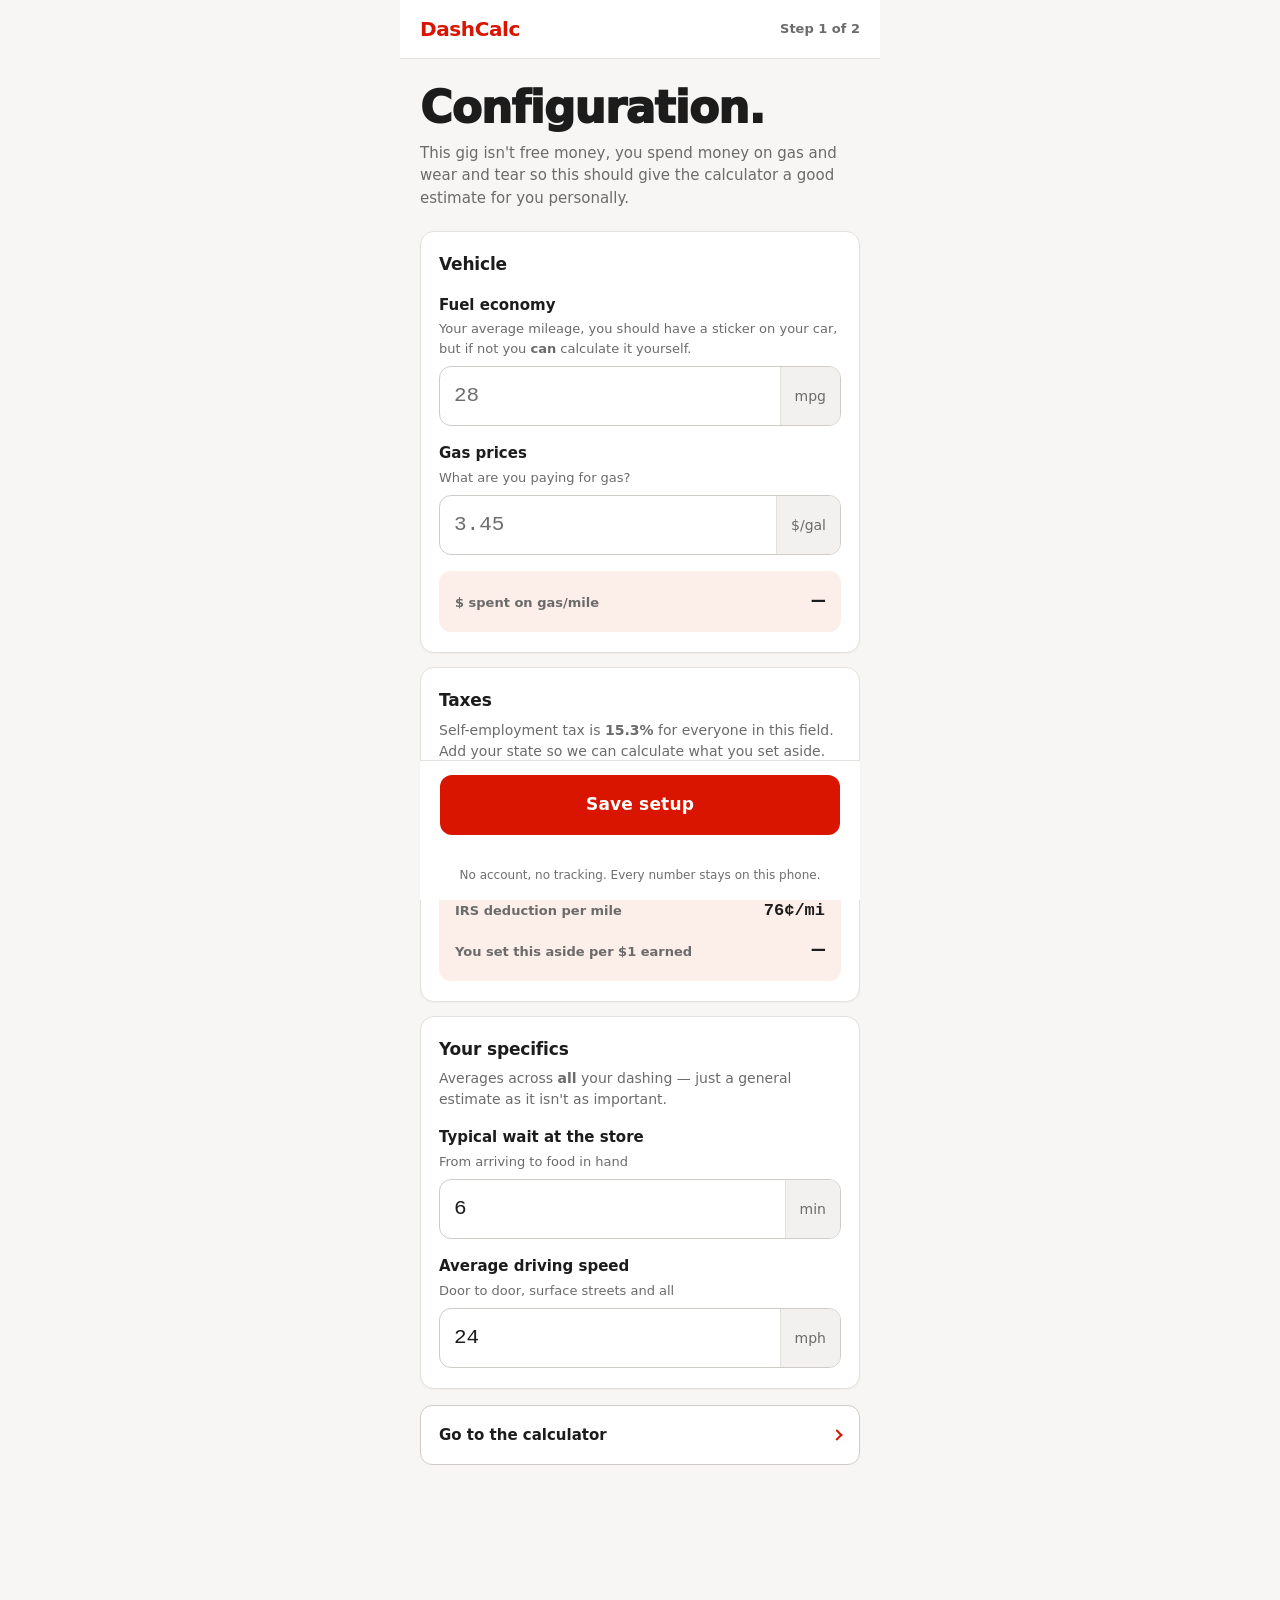
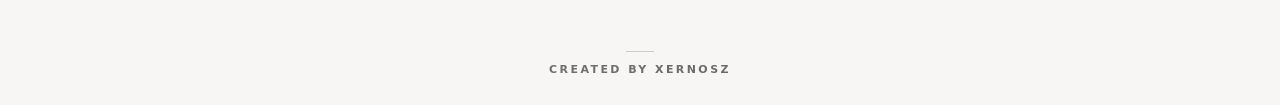
==== index.html @ 4fffaa8d "Calculator page started, no functionality." ====
<!DOCTYPE html>
<html lang="en">

<head>
  <meta charset="UTF-8">
  <meta name="viewport" content="width=device-width, initial-scale=1, viewport-fit=cover">
  <meta name="color-scheme" content="light dark">
  <meta name="description" content="Set up your car once, then find out what a DoorDash offer really pays.">
  <meta name="theme-color" content="#FFFFFF" media="(prefers-color-scheme: light)">
  <meta name="theme-color" content="#1D1D1D" media="(prefers-color-scheme: dark)">
  <title>Setup &middot; DashCalc</title>

  <link rel="stylesheet" href="tokens.css">

  <style>

    .topbar {
      position: sticky;
      top: 0;
      z-index: 10;
      display: flex;
      align-items: center;
      justify-content: space-between;
      gap: 12px;
      padding: 14px 20px;
      background: var(--surface);
      border-bottom: 1px solid var(--border);
    }

    .topbar__mark {
      font-size: 1.25rem;
      font-weight: 800;
      letter-spacing: -0.02em;
      color: var(--red);
    }

    .topbar__step {
      font-size: 0.8125rem;
      font-weight: 600;
      color: var(--text-dim);
    }

    .content {
      flex: 1;
      padding: 24px 20px 0;
    }

    .intro {
      margin-bottom: 22px;
    }

    .intro__title {
      font-size: clamp(1.6rem, 6vw, 2.75rem);
      font-weight: 1000;
      letter-spacing: -0.02em;
      line-height: 1.15;
    }

    .intro__lead {
      margin-top: 8px;
      font-size: 0.9375rem;
      color: var(--text-dim);
    }

    .card {
      background: var(--surface);
      border: 1px solid var(--border);
      border-radius: var(--radius);
      padding: 20px 18px;
      box-shadow: 0 1px 2px rgba(0, 0, 0, 0.04);
    }

    .card+.card {
      margin-top: 14px;
    }

    .card__title {
      font-size: 1.0625rem;
      font-weight: 700;
      letter-spacing: -0.01em;
    }

    .card__note {
      margin-top: 6px;
      font-size: 0.875rem;
      color: var(--text-dim);
    }

    .card__title+.field,
    .card__note+.field {
      margin-top: 16px;
    }

    .field+.field {
      margin-top: 16px;
    }

    .field__label {
      display: block;
      font-weight: 600;
      font-size: 0.9375rem;
    }

    .field__help {
      margin: 3px 0 8px;
      font-size: 0.8125rem;
      color: var(--text-dim);
    }

    .field__label+.field__control {
      margin-top: 8px;
    }

    .field__control {
      display: flex;
      align-items: stretch;
      min-height: var(--tap);
      background: var(--surface);
      border: 1px solid var(--border-strong);
      border-radius: 12px;
      overflow: hidden;
      transition: border-color 150ms ease, box-shadow 150ms ease;
    }

    .field__control:focus-within {
      border-color: var(--red);
      box-shadow: 0 0 0 3px var(--red-tint);
    }

    .field__input {
      flex: 1;
      min-width: 0;
      padding: 12px 14px;
      border: 0;
      background: transparent;
      outline: 0;
      font-family: var(--font-num);
      font-size: 1.3125rem;
      font-weight: 500;
      color: var(--text);
      font-variant-numeric: tabular-nums;
    }

    .field__input::placeholder {
      color: var(--text-mute);
    }

    .field__unit {
      display: flex;
      align-items: center;
      padding: 0 14px;
      background: var(--surface-2);
      border-left: 1px solid var(--border);
      font-size: 0.875rem;
      color: var(--text-dim);
      white-space: nowrap;
    }

    .field__input::-webkit-outer-spin-button,
    .field__input::-webkit-inner-spin-button {
      -webkit-appearance: none;
      margin: 0;
    }

    .field__input[type="number"] {
      -moz-appearance: textfield;
      appearance: textfield;
    }

    .field__control--select {
      position: relative;
    }

    .field__control--select::after {
      content: "";
      position: absolute;
      right: 18px;
      top: 50%;
      width: 9px;
      height: 9px;
      border-right: 2px solid var(--red);
      border-bottom: 2px solid var(--red);
      transform: translateY(-70%) rotate(45deg);
      pointer-events: none;
    }

    select.field__input {
      appearance: none;
      -webkit-appearance: none;
      font-family: var(--font);
      font-size: 1.0625rem;
      font-weight: 500;
      cursor: pointer;
      padding-right: 40px;
    }

    select.field__input:invalid {
      color: var(--text-mute);
    }

    select.field__input option {
      color: var(--text);
    }

    .readout {
      margin-top: 16px;
      display: flex;
      flex-direction: column;
      gap: 10px;
      padding: 14px 16px;
      background: var(--red-tint);
      border-radius: 12px;
    }

    .readout__row {
      display: flex;
      justify-content: space-between;
      align-items: baseline;
      gap: 12px;
    }

    .readout__label {
      font-size: 0.8125rem;
      font-weight: 600;
      color: var(--text-dim);
    }

    .readout__value {
      font-family: var(--font-num);
      font-size: 1.375rem;
      font-weight: 700;
      color: var(--text);
      font-variant-numeric: tabular-nums;
    }

    .readout__value--sm {
      font-size: 1.0625rem;
    }

    .linkbtn {
      display: flex;
      align-items: center;
      justify-content: space-between;
      gap: 12px;
      margin-top: 16px;
      min-height: var(--tap);
      padding: 0 18px;
      background: var(--surface);
      border: 1px solid var(--border-strong);
      border-radius: 12px;
      font-weight: 700;
      font-size: 0.9375rem;
      text-decoration: none;
      transition: border-color 150ms ease;
    }

    .linkbtn:focus-visible {
      border-color: var(--red);
      outline: none;
    }

    .linkbtn__arrow {
      width: 8px;
      height: 8px;
      border-right: 2px solid var(--red);
      border-top: 2px solid var(--red);
      transform: rotate(45deg);
    }

    .savebar {
      position: sticky;
      bottom: 0;
      margin-top: 24px;
      padding: 14px 20px calc(16px + env(safe-area-inset-bottom));
      background: var(--surface);
      border-top: 1px solid var(--border);
    }

    .savebar__button {
      width: 100%;
      min-height: var(--tap);
      border-radius: 12px;
      background: var(--red);
      color: var(--on-red);
      font-weight: 700;
      font-size: 1.0625rem;
      letter-spacing: 0.01em;
      transition: background-color 120ms ease, transform 80ms ease;
    }

    .savebar__button:active {
      transform: translateY(1px);
    }

    .savebar__button:focus-visible {
      outline: 2px solid var(--text);
      outline-offset: 3px;
    }

    .savebar__status {
      margin-top: 8px;
      min-height: 1.25rem;
      display: flex;
      align-items: center;
      justify-content: center;
      gap: 6px;
      text-align: center;
      font-size: 0.875rem;
      font-weight: 600;
      color: var(--good);
      visibility: hidden;
      opacity: 0;
      transform: translateY(4px) scale(0.98);
    }

    .savebar__status--show {
      visibility: visible;
      animation: savebar-pop 380ms cubic-bezier(0.2, 0.9, 0.3, 1.3) forwards;
    }

    .savebar__check-ring {
      stroke-dasharray: 63;
      stroke-dashoffset: 63;
    }

    .savebar__check-mark {
      stroke-dasharray: 20;
      stroke-dashoffset: 20;
    }

    .savebar__status--show .savebar__check-ring {
      animation: savebar-draw 420ms ease forwards 60ms;
    }

    .savebar__status--show .savebar__check-mark {
      animation: savebar-draw 260ms ease forwards 340ms;
    }

    @keyframes savebar-pop {
      0% {
        opacity: 0;
        transform: translateY(6px) scale(0.94);
      }

      60% {
        opacity: 1;
        transform: translateY(-1px) scale(1.03);
      }

      100% {
        opacity: 1;
        transform: translateY(0) scale(1);
      }
    }

    @keyframes savebar-draw {
      to {
        stroke-dashoffset: 0;
      }
    }

    .savebar__viewdata {
      display: block;
      margin: 4px auto 0;
      padding: 2px 4px;
      font-size: 0.75rem;
      color: var(--text-mute);
      text-decoration: underline;
      text-underline-offset: 2px;
      opacity: 0;
      transform: translateY(2px);
    }

    .savebar__viewdata[hidden] {
      display: none;
    }

    .savebar__viewdata--show {
      animation: savebar-fineprint-in 320ms ease forwards 420ms;
    }

    @keyframes savebar-fineprint-in {
      to {
        opacity: 1;
        transform: translateY(0);
      }
    }

    .savebar__fineprint {
      margin-top: 2px;
      text-align: center;
      font-size: 0.75rem;
      color: var(--text-mute);
    }

    .datapanel-overlay {
      position: fixed;
      inset: 0;
      z-index: 40;
      background: rgba(0, 0, 0, 0.28);
      backdrop-filter: blur(2px);
      -webkit-backdrop-filter: blur(2px);
      opacity: 0;
      transition: opacity 220ms ease;
    }

    .datapanel-overlay--open {
      opacity: 1;
    }

    .datapanel {
      position: fixed;
      left: 50%;
      top: 50%;
      z-index: 41;
      width: min(320px, calc(100% - 48px));
      max-height: 70vh;
      overflow-y: auto;
      background: rgba(20, 18, 16, 0.78);
      border: 1px solid rgba(255, 255, 255, 0.12);
      border-radius: 14px;
      box-shadow: 0 20px 60px rgba(0, 0, 0, 0.35);
      backdrop-filter: blur(16px) saturate(160%);
      -webkit-backdrop-filter: blur(16px) saturate(160%);
      opacity: 0;
      filter: blur(6px);
      transform: translate(-50%, -46%) scale(0.94);
      transition: opacity 240ms ease, transform 260ms cubic-bezier(0.2, 0.85, 0.3, 1.15), filter 240ms ease;
    }

    .datapanel--open {
      opacity: 1;
      filter: blur(0);
      transform: translate(-50%, -50%) scale(1);
    }

    .datapanel__head {
      display: flex;
      align-items: center;
      justify-content: space-between;
      gap: 10px;
      padding: 10px 8px 10px 14px;
      border-bottom: 1px solid rgba(255, 255, 255, 0.1);
    }

    .datapanel__title {
      font-family: var(--font-num);
      font-size: 0.75rem;
      color: rgba(255, 255, 255, 0.55);
      letter-spacing: 0.01em;
    }

    .datapanel__close {
      width: 44px;
      height: 44px;
      flex-shrink: 0;
      display: flex;
      align-items: center;
      justify-content: center;
      font-size: 1.125rem;
      line-height: 1;
      color: rgba(255, 255, 255, 0.6);
      border-radius: 8px;
    }

    .datapanel__body {
      padding: 12px 14px;
      font-family: var(--font-num);
      font-size: 0.8125rem;
    }

    .datapanel__row {
      display: flex;
      align-items: baseline;
      gap: 6px;
      padding: 5px 0;
    }

    .datapanel__key {
      color: #7dd3fc;
      white-space: nowrap;
    }

    .datapanel__colon {
      color: rgba(255, 255, 255, 0.55);
    }

    .datapanel__value {
      color: #fbbf24;
      min-width: 16px;
      padding-bottom: 1px;
      border-bottom: 1px dashed rgba(255, 255, 255, 0.25);
      outline: none;
      cursor: text;
    }

    .datapanel__value:focus {
      border-bottom-color: var(--red);
      border-bottom-style: solid;
    }

    .datapanel__row--readonly .datapanel__value {
      color: rgba(255, 255, 255, 0.6);
      border-bottom-color: rgba(255, 255, 255, 0.2);
      cursor: default;
    }

    .datapanel__hint {
      padding: 8px 14px 12px;
      border-top: 1px solid rgba(255, 255, 255, 0.08);
      font-size: 0.6875rem;
      color: rgba(255, 255, 255, 0.62);
    }

    @media (hover: hover) {
      .linkbtn:hover {
        border-color: var(--red);
      }

      .savebar__button:hover {
        background: var(--red-press);
      }

      .savebar__viewdata:hover {
        color: var(--text-dim);
      }

      .datapanel__close:hover {
        background: rgba(255, 255, 255, 0.1);
        color: #fff;
      }
    }
  </style>
</head>

<body>
  <div class="app">

    <header class="topbar">
      <span class="topbar__mark">DashCalc</span>
      <span class="topbar__step">Step 1 of 2</span>
    </header>

    <main class="content">

      <div class="intro">
        <h1 class="intro__title">Configuration.</h1>
        <p class="intro__lead">This gig isn't free money, you spend money on gas and wear and tear so this should give
          the calculator a good estimate for you personally.</p>
      </div>

            <form id="setup-form">

                <section class="card">
          <h2 class="card__title">Vehicle</h2>

          <div class="field">
            <label class="field__label" for="mpg">Fuel economy</label>
            <p class="field__help">Your average mileage, you should have a sticker on your car, but if not you
              <strong>can</strong>
              calculate it yourself.
            </p>
            <div class="field__control">
              <input class="field__input" id="mpg" name="mpg" type="number" inputmode="decimal" step="0.1" min="1"
                placeholder="28">
              <span class="field__unit">mpg</span>
            </div>
          </div>

          <div class="field">
            <label class="field__label" for="gas-price">Gas prices</label>
            <p class="field__help">What are you paying for gas?</p>
            <div class="field__control">
              <input class="field__input" id="gas-price" name="gasPrice" type="number" inputmode="decimal" step="0.01"
                min="0" placeholder="3.45">
              <span class="field__unit">$/gal</span>
            </div>
          </div>

          <div class="readout">
            <div class="readout__row">
              <span class="readout__label">$ spent on gas/mile</span>
              <span class="readout__value" id="gas-cost-per-mile">&mdash;</span>
            </div>
          </div>
        </section>

                <section class="card">
          <h2 class="card__title">Taxes</h2>
          <p class="card__note">Self-employment tax is <strong>15.3%</strong> for everyone in this field. Add
            your state so we can calculate what you set aside.</p>

          <div class="field">
            <label class="field__label" for="home-state">Home state</label>
            <div class="field__control field__control--select">
              <select class="field__input" id="home-state" name="homeState" required>
                <option value="" disabled selected>Select your state</option>
                <option value="AL">Alabama</option>
                <option value="AK">Alaska</option>
                <option value="AZ">Arizona</option>
                <option value="AR">Arkansas</option>
                <option value="CA">California</option>
                <option value="CO">Colorado</option>
                <option value="CT">Connecticut</option>
                <option value="DE">Delaware</option>
                <option value="DC">District of Columbia</option>
                <option value="FL">Florida</option>
                <option value="GA">Georgia</option>
                <option value="HI">Hawaii</option>
                <option value="ID">Idaho</option>
                <option value="IL">Illinois</option>
                <option value="IN">Indiana</option>
                <option value="IA">Iowa</option>
                <option value="KS">Kansas</option>
                <option value="KY">Kentucky</option>
                <option value="LA">Louisiana</option>
                <option value="ME">Maine</option>
                <option value="MD">Maryland</option>
                <option value="MA">Massachusetts</option>
                <option value="MI">Michigan</option>
                <option value="MN">Minnesota</option>
                <option value="MS">Mississippi</option>
                <option value="MO">Missouri</option>
                <option value="MT">Montana</option>
                <option value="NE">Nebraska</option>
                <option value="NV">Nevada</option>
                <option value="NH">New Hampshire</option>
                <option value="NJ">New Jersey</option>
                <option value="NM">New Mexico</option>
                <option value="NY">New York</option>
                <option value="NC">North Carolina</option>
                <option value="ND">North Dakota</option>
                <option value="OH">Ohio</option>
                <option value="OK">Oklahoma</option>
                <option value="OR">Oregon</option>
                <option value="PA">Pennsylvania</option>
                <option value="RI">Rhode Island</option>
                <option value="SC">South Carolina</option>
                <option value="SD">South Dakota</option>
                <option value="TN">Tennessee</option>
                <option value="TX">Texas</option>
                <option value="UT">Utah</option>
                <option value="VT">Vermont</option>
                <option value="VA">Virginia</option>
                <option value="WA">Washington</option>
                <option value="WV">West Virginia</option>
                <option value="WI">Wisconsin</option>
                <option value="WY">Wyoming</option>
              </select>
            </div>
          </div>

          <div class="readout">
            <div class="readout__row">
              <span class="readout__label">IRS deduction per mile</span>
              <span class="readout__value readout__value--sm" id="irs-rate-display">&mdash;</span>
            </div>
            <div class="readout__row">
              <span class="readout__label">You set this aside per $1 earned</span>
              <span class="readout__value" id="tax-per-dollar">&mdash;</span>
            </div>
          </div>
        </section>

                <section class="card">
          <h2 class="card__title">Your specifics</h2>
          <p class="card__note">Averages across <strong>all</strong> your dashing &mdash; just a general estimate as it
            isn't as
            important.</p>

          <div class="field">
            <label class="field__label" for="typical-wait">Typical wait at the store</label>
            <p class="field__help">From arriving to food in hand</p>
            <div class="field__control">
              <input class="field__input" id="typical-wait" name="typicalWait" type="number" inputmode="numeric"
                step="1" min="0" value="6">
              <span class="field__unit">min</span>
            </div>
          </div>

          <div class="field">
            <label class="field__label" for="avg-speed">Average driving speed</label>
            <p class="field__help">Door to door, surface streets and all</p>
            <div class="field__control">
              <input class="field__input" id="avg-speed" name="avgSpeed" type="number" inputmode="numeric" step="1"
                min="1" value="24">
              <span class="field__unit">mph</span>
            </div>
          </div>
        </section>

        <a class="linkbtn" href="calculator.html">
          <span>Go to the calculator</span>
          <span class="linkbtn__arrow" aria-hidden="true"></span>
        </a>

        <div class="savebar">
          <button class="savebar__button" id="save-setup" type="button">Save setup</button>
          <p class="savebar__status" id="save-status" role="status" aria-live="polite">
            <svg class="savebar__check" viewBox="0 0 24 24" width="16" height="16" aria-hidden="true" focusable="false">
              <circle class="savebar__check-ring" cx="12" cy="12" r="10" fill="none" stroke="currentColor"
                stroke-width="2" />
              <path class="savebar__check-mark" d="M7 12.5l3 3 7-7" fill="none" stroke="currentColor"
                stroke-width="2.25" stroke-linecap="round" stroke-linejoin="round" />
            </svg>
            <span class="savebar__status-text">Saved</span>
          </p>
          <button class="savebar__viewdata" id="view-saved-data" type="button" hidden>View your saved data</button>
          <p class="savebar__fineprint">No account, no tracking. Every number stays on this phone. </p>
        </div>

        <div class="datapanel-overlay" id="datapanel-overlay" hidden>
          <div class="datapanel" id="datapanel" role="dialog" aria-modal="true" aria-label="Your saved data">
            <div class="datapanel__head">
              <span class="datapanel__title">localStorage <strong>&middot;</strong> dashcalc-settings</span>
              <button class="datapanel__close" id="datapanel-close" type="button" aria-label="Close">&times;</button>
            </div>
            <div class="datapanel__body" id="datapanel-body"></div>
            <p class="datapanel__hint">tap a value to edit &mdash; changes save to your browser<br><strong>V is your
                version
                number, and is unchangable.</strong></p>
          </div>
        </div>

      </form>

      <footer class="credit">
        <span class="credit__text">Created by <span class="credit__name">Xernosz</span></span>
      </footer>
    </main>
  </div>
  <script src="app.js"></script>
</body>

</html>
---- tokens.css ----
*,
*::before,
*::after {
  box-sizing: border-box;
  margin: 0;
  padding: 0;
}

html {
  -webkit-text-size-adjust: 100%;
}

body {
  min-height: 100vh;
  min-height: 100dvh;
}

input,
select,
button,
textarea {
  font: inherit;
  color: inherit;
}

button {
  cursor: pointer;
  background: none;
  border: 0;
}

a {
  color: inherit;
}

a,
button,
summary {
  -webkit-tap-highlight-color: transparent;
}

.vh {
  position: absolute;
  width: 1px;
  height: 1px;
  margin: -1px;
  padding: 0;
  overflow: hidden;
  clip-path: inset(50%);
  white-space: nowrap;
  border: 0;
}

:root {
  --red: #D91500;
  --red-press: #B92F10;
  --red-btn: var(--red);
  --red-tint: #FCEEE9;
  --on-red: #FFFFFF;

  --bg: #F7F6F4;
  --surface: #FFFFFF;
  --surface-2: #F2F1EF;

  --text: #1C1C1C;
  --text-dim: #6B6B6B;
  --text-mute: #6E6E6E;

  --border: #E3E1DE;
  --border-strong: #CFCCC8;

  --good: #12824A;

  --tap: 60px;
  --radius: 14px;

  --font: system-ui, -apple-system, "Segoe UI", Roboto, Helvetica, Arial, sans-serif;
  --font-num: ui-monospace, "SF Mono", "Cascadia Mono", "Segoe UI Mono", Menlo, Consolas, monospace;

  --grade-a: #0E6B45;
  --grade-b: #3D8B3A;
  --grade-c: #A67A00;
  --grade-d: #C2621B;
  --grade-f: #A8231A;

  --grade-a-tint: #E4EFEA;
  --grade-b-tint: #E9F1E6;
  --grade-c-tint: #F7F0DC;
  --grade-d-tint: #FAECE1;
  --grade-f-tint: #F7E6E4;
}

@media (prefers-color-scheme: dark) {
  :root {
    --red: #F2603E;
    --red-press: #A82D14;
    --red-btn: #C7381A;
    --red-tint: #2A1712;
    --on-red: #FFFFFF;

    --bg: #121212;
    --surface: #1D1D1D;
    --surface-2: #262626;

    --text: #F1F0EE;
    --text-dim: #A3A09C;
    --text-mute: #96938F;

    --border: #333230;
    --border-strong: #454341;

    --good: #4ADE80;

    --grade-a: #3FBF89;
    --grade-b: #63C463;
    --grade-c: #E0A93C;
    --grade-d: #E8834A;
    --grade-f: #E96A5E;

    --grade-a-tint: #12261F;
    --grade-b-tint: #17251A;
    --grade-c-tint: #2B2412;
    --grade-d-tint: #2C1E14;
    --grade-f-tint: #2C1816;
  }
}

[data-grade="A"] {
  --g: var(--grade-a);
  --g-tint: var(--grade-a-tint);
}

[data-grade="B"] {
  --g: var(--grade-b);
  --g-tint: var(--grade-b-tint);
}

[data-grade="C"] {
  --g: var(--grade-c);
  --g-tint: var(--grade-c-tint);
}

[data-grade="D"] {
  --g: var(--grade-d);
  --g-tint: var(--grade-d-tint);
}

[data-grade="F"] {
  --g: var(--grade-f);
  --g-tint: var(--grade-f-tint);
}

[data-grade=""] {
  --g: var(--border-strong);
  --g-tint: var(--surface-2);
}

body {
  background: var(--bg);
  color: var(--text);
  font-family: var(--font);
  font-size: 1.0625rem;
  line-height: 1.5;
  -webkit-font-smoothing: antialiased;
}

.app {
  max-width: 480px;
  margin: 0 auto;
  min-height: 100vh;
  min-height: 100dvh;
  background: var(--bg);
  display: flex;
  flex-direction: column;
}

.credit {
  display: flex;
  flex-direction: column;
  align-items: center;
  gap: 10px;
  padding: 22px 20px calc(26px + env(safe-area-inset-bottom));
  text-align: center;
}

.credit::before {
  content: "";
  width: 28px;
  height: 1px;
  background: var(--border-strong);
}

.credit__text {
  font-size: 0.6875rem;
  font-weight: 600;
  text-transform: uppercase;
  letter-spacing: 0.22em;
  color: var(--text-mute);
}

.credit__name {
  color: var(--text-dim);
}

.credit__link {
  font-size: 0.9375rem;
  font-weight: 600;
  color: var(--text-dim);
  text-decoration: underline;
  text-underline-offset: 3px;
}

@media (prefers-reduced-motion: reduce) {

  *,
  *::before,
  *::after {
    animation-duration: 0.01ms !important;
    transition-duration: 0.01ms !important;
  }
}
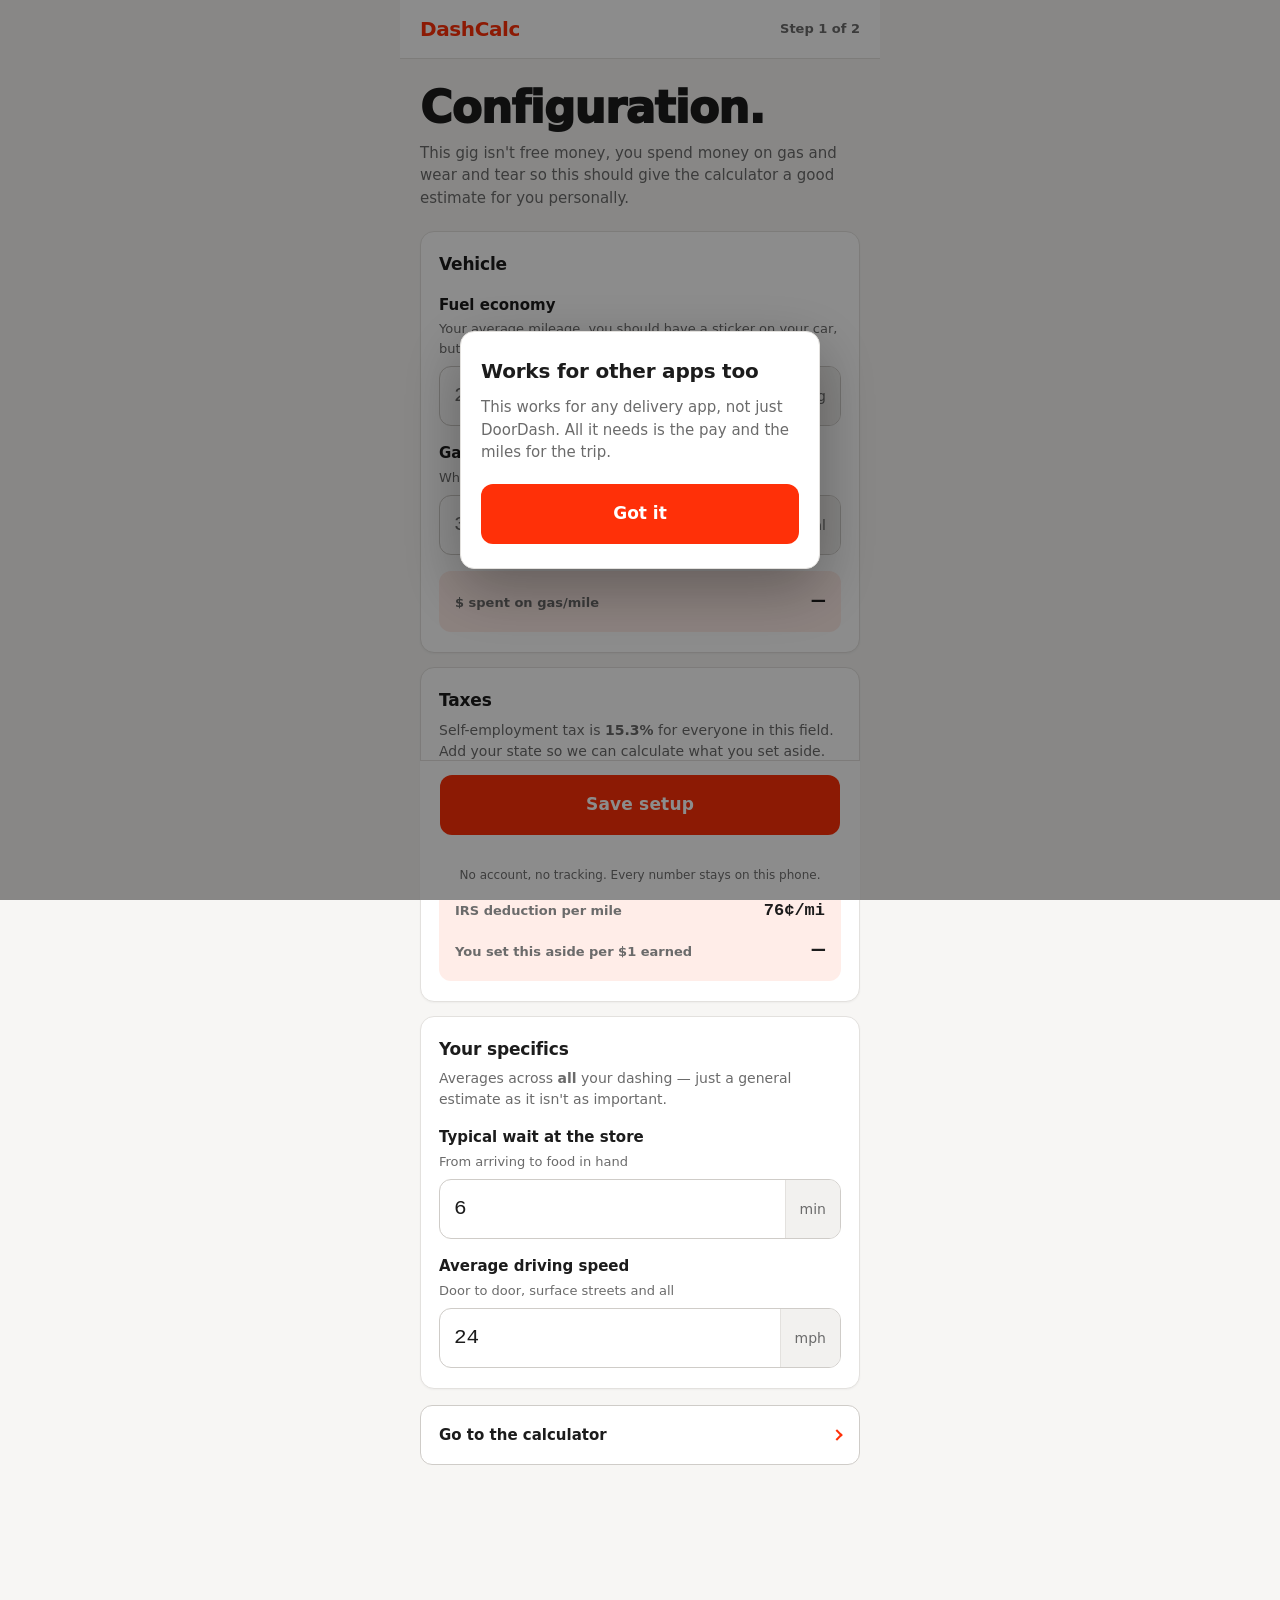
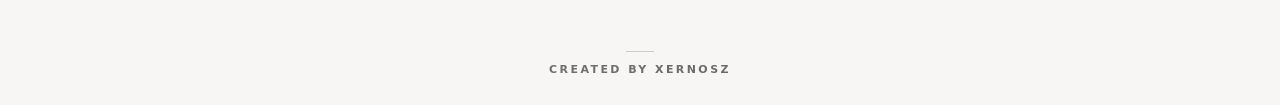
==== commit 6ff8fead: "Added a popup to notify users this works for other delivery apps" ====
--- a/index.html
+++ b/index.html
@@ -13,7 +13,6 @@
   <link rel="stylesheet" href="tokens.css">
 
   <style>
-
     .topbar {
       position: sticky;
       top: 0;
@@ -391,6 +390,64 @@
       text-align: center;
       font-size: 0.75rem;
       color: var(--text-mute);
+    }
+
+    .welcome-overlay {
+      position: fixed;
+      inset: 0;
+      z-index: 50;
+      display: flex;
+      align-items: center;
+      justify-content: center;
+      padding: 24px;
+      background: rgba(0, 0, 0, 0.45);
+    }
+
+    .welcome-overlay[hidden] {
+      display: none;
+    }
+
+    .welcome {
+      width: min(360px, 100%);
+      background: var(--surface);
+      border: 1px solid var(--border);
+      border-radius: var(--radius);
+      padding: 24px 20px;
+      box-shadow: 0 20px 60px rgba(0, 0, 0, 0.3);
+    }
+
+    .welcome__title {
+      font-size: 1.25rem;
+      font-weight: 800;
+      letter-spacing: -0.01em;
+    }
+
+    .welcome__body {
+      margin-top: 10px;
+      font-size: 0.9375rem;
+      line-height: 1.5;
+      color: var(--text-dim);
+    }
+
+    .welcome__ok {
+      width: 100%;
+      min-height: var(--tap);
+      margin-top: 20px;
+      border-radius: 12px;
+      background: var(--red);
+      color: var(--on-red);
+      font-weight: 700;
+      font-size: 1.0625rem;
+      transition: background-color 120ms ease, transform 80ms ease;
+    }
+
+    .welcome__ok:active {
+      transform: translateY(1px);
+    }
+
+    .welcome__ok:focus-visible {
+      outline: 2px solid var(--text);
+      outline-offset: 3px;
     }
 
     .datapanel-overlay {
@@ -549,9 +606,9 @@
           the calculator a good estimate for you personally.</p>
       </div>
 
-            <form id="setup-form">
-
-                <section class="card">
+      <form id="setup-form">
+
+        <section class="card">
           <h2 class="card__title">Vehicle</h2>
 
           <div class="field">
@@ -585,7 +642,7 @@
           </div>
         </section>
 
-                <section class="card">
+        <section class="card">
           <h2 class="card__title">Taxes</h2>
           <p class="card__note">Self-employment tax is <strong>15.3%</strong> for everyone in this field. Add
             your state so we can calculate what you set aside.</p>
@@ -662,7 +719,7 @@
           </div>
         </section>
 
-                <section class="card">
+        <section class="card">
           <h2 class="card__title">Your specifics</h2>
           <p class="card__note">Averages across <strong>all</strong> your dashing &mdash; just a general estimate as it
             isn't as
@@ -722,6 +779,15 @@
           </div>
         </div>
 
+        <div class="welcome-overlay" id="welcome-overlay" hidden>
+          <div class="welcome" role="dialog" aria-modal="true" aria-label="Works with other apps too">
+            <h2 class="welcome__title">Works for other apps too</h2>
+            <p class="welcome__body">This works for any delivery app, not just DoorDash. All it needs is the pay and
+              the miles for the trip.</p>
+            <button class="welcome__ok" id="welcome-ok" type="button">Got it</button>
+          </div>
+        </div>
+
       </form>
 
       <footer class="credit">
--- a/tokens.css
+++ b/tokens.css
@@ -1,4 +1,3 @@
-
 *,
 *::before,
 *::after {
@@ -53,11 +52,13 @@
 }
 
 :root {
-  --red: #D91500;
-  --red-press: #B92F10;
+  --red: #FF3008;
+  --red-press: #C72405;
   --red-btn: var(--red);
-  --red-tint: #FCEEE9;
+  --red-tint: #FFEDE8;
   --on-red: #FFFFFF;
+
+  --accent: #927209;
 
   --bg: #F7F6F4;
   --surface: #FFFFFF;
@@ -89,15 +90,21 @@
   --grade-c-tint: #F7F0DC;
   --grade-d-tint: #FAECE1;
   --grade-f-tint: #F7E6E4;
+
+  --grade-s: #927209;
+  --grade-s-tint: #F7EDCB;
+  --grade-s-shine: rgba(255, 244, 214, 0.75);
 }
 
 @media (prefers-color-scheme: dark) {
   :root {
-    --red: #F2603E;
-    --red-press: #A82D14;
-    --red-btn: #C7381A;
+    --red: #FF5A3C;
+    --red-press: #D9330F;
+    --red-btn: #E6390F;
     --red-tint: #2A1712;
     --on-red: #FFFFFF;
+
+    --accent: #F0CE63;
 
     --bg: #121212;
     --surface: #1D1D1D;
@@ -123,6 +130,10 @@
     --grade-c-tint: #2B2412;
     --grade-d-tint: #2C1E14;
     --grade-f-tint: #2C1816;
+
+    --grade-s: #F0CE63;
+    --grade-s-tint: #2E2708;
+    --grade-s-shine: rgba(255, 240, 194, 0.5);
   }
 }
 
@@ -149,6 +160,11 @@
 [data-grade="F"] {
   --g: var(--grade-f);
   --g-tint: var(--grade-f-tint);
+}
+
+[data-grade="S"] {
+  --g: var(--grade-s);
+  --g-tint: var(--grade-s-tint);
 }
 
 [data-grade=""] {
@@ -219,4 +235,4 @@
     animation-duration: 0.01ms !important;
     transition-duration: 0.01ms !important;
   }
-}
+}
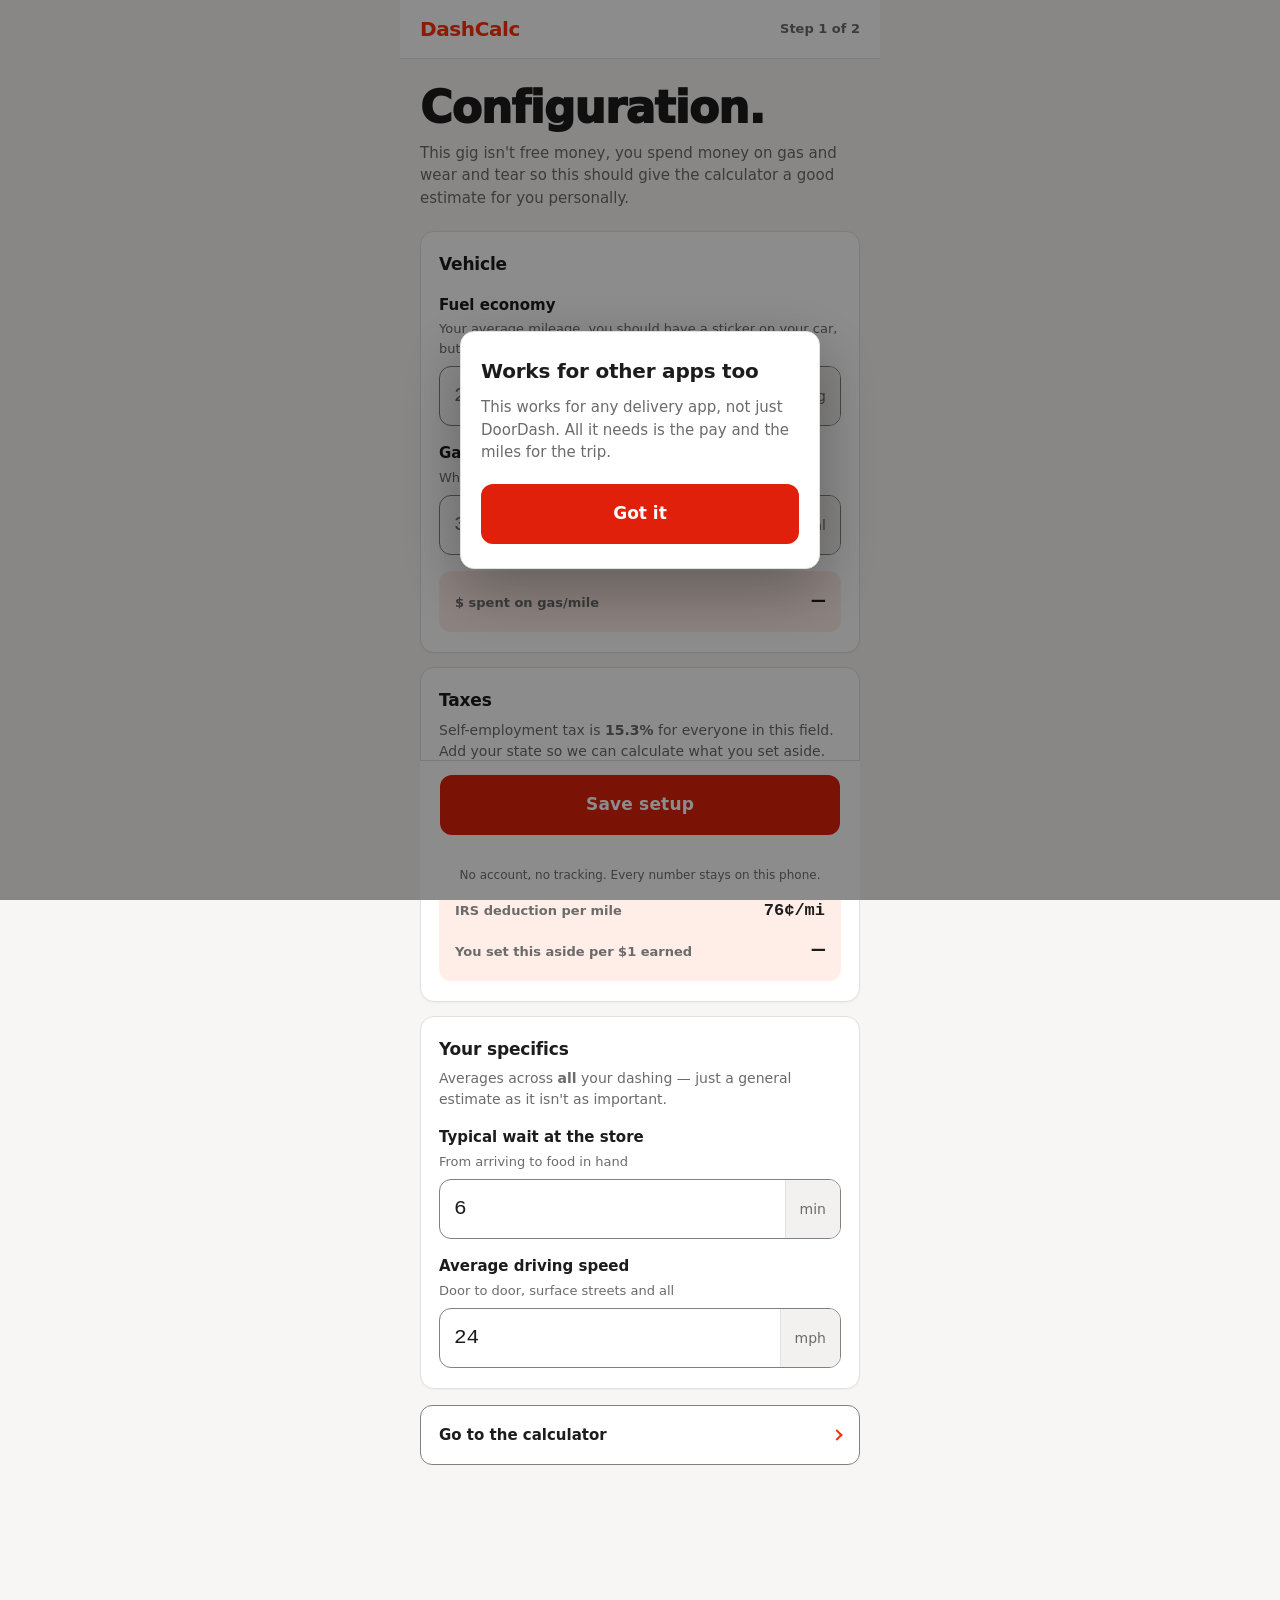
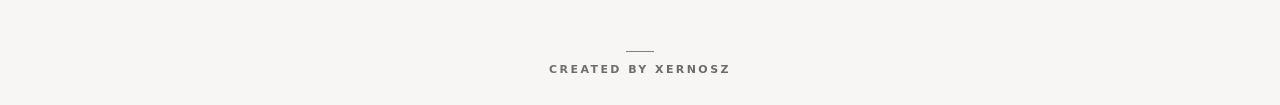
==== commit 09bed9a9: "Fix for button and border contrast, and darkmode knob color" ====
--- a/index.html
+++ b/index.html
@@ -279,7 +279,7 @@
       width: 100%;
       min-height: var(--tap);
       border-radius: 12px;
-      background: var(--red);
+      background: var(--red-btn);
       color: var(--on-red);
       font-weight: 700;
       font-size: 1.0625rem;
@@ -434,7 +434,7 @@
       min-height: var(--tap);
       margin-top: 20px;
       border-radius: 12px;
-      background: var(--red);
+      background: var(--red-btn);
       color: var(--on-red);
       font-weight: 700;
       font-size: 1.0625rem;
--- a/tokens.css
+++ b/tokens.css
@@ -54,7 +54,7 @@
 :root {
   --red: #FF3008;
   --red-press: #C72405;
-  --red-btn: var(--red);
+  --red-btn: #E0200A;
   --red-tint: #FFEDE8;
   --on-red: #FFFFFF;
 
@@ -69,7 +69,7 @@
   --text-mute: #6E6E6E;
 
   --border: #E3E1DE;
-  --border-strong: #CFCCC8;
+  --border-strong: #808080;
 
   --good: #12824A;
 
@@ -100,7 +100,7 @@
   :root {
     --red: #FF5A3C;
     --red-press: #D9330F;
-    --red-btn: #E6390F;
+    --red-btn: #E0200A;
     --red-tint: #2A1712;
     --on-red: #FFFFFF;
 
@@ -115,7 +115,7 @@
     --text-mute: #96938F;
 
     --border: #333230;
-    --border-strong: #454341;
+    --border-strong: #7A7A7A;
 
     --good: #4ADE80;
 
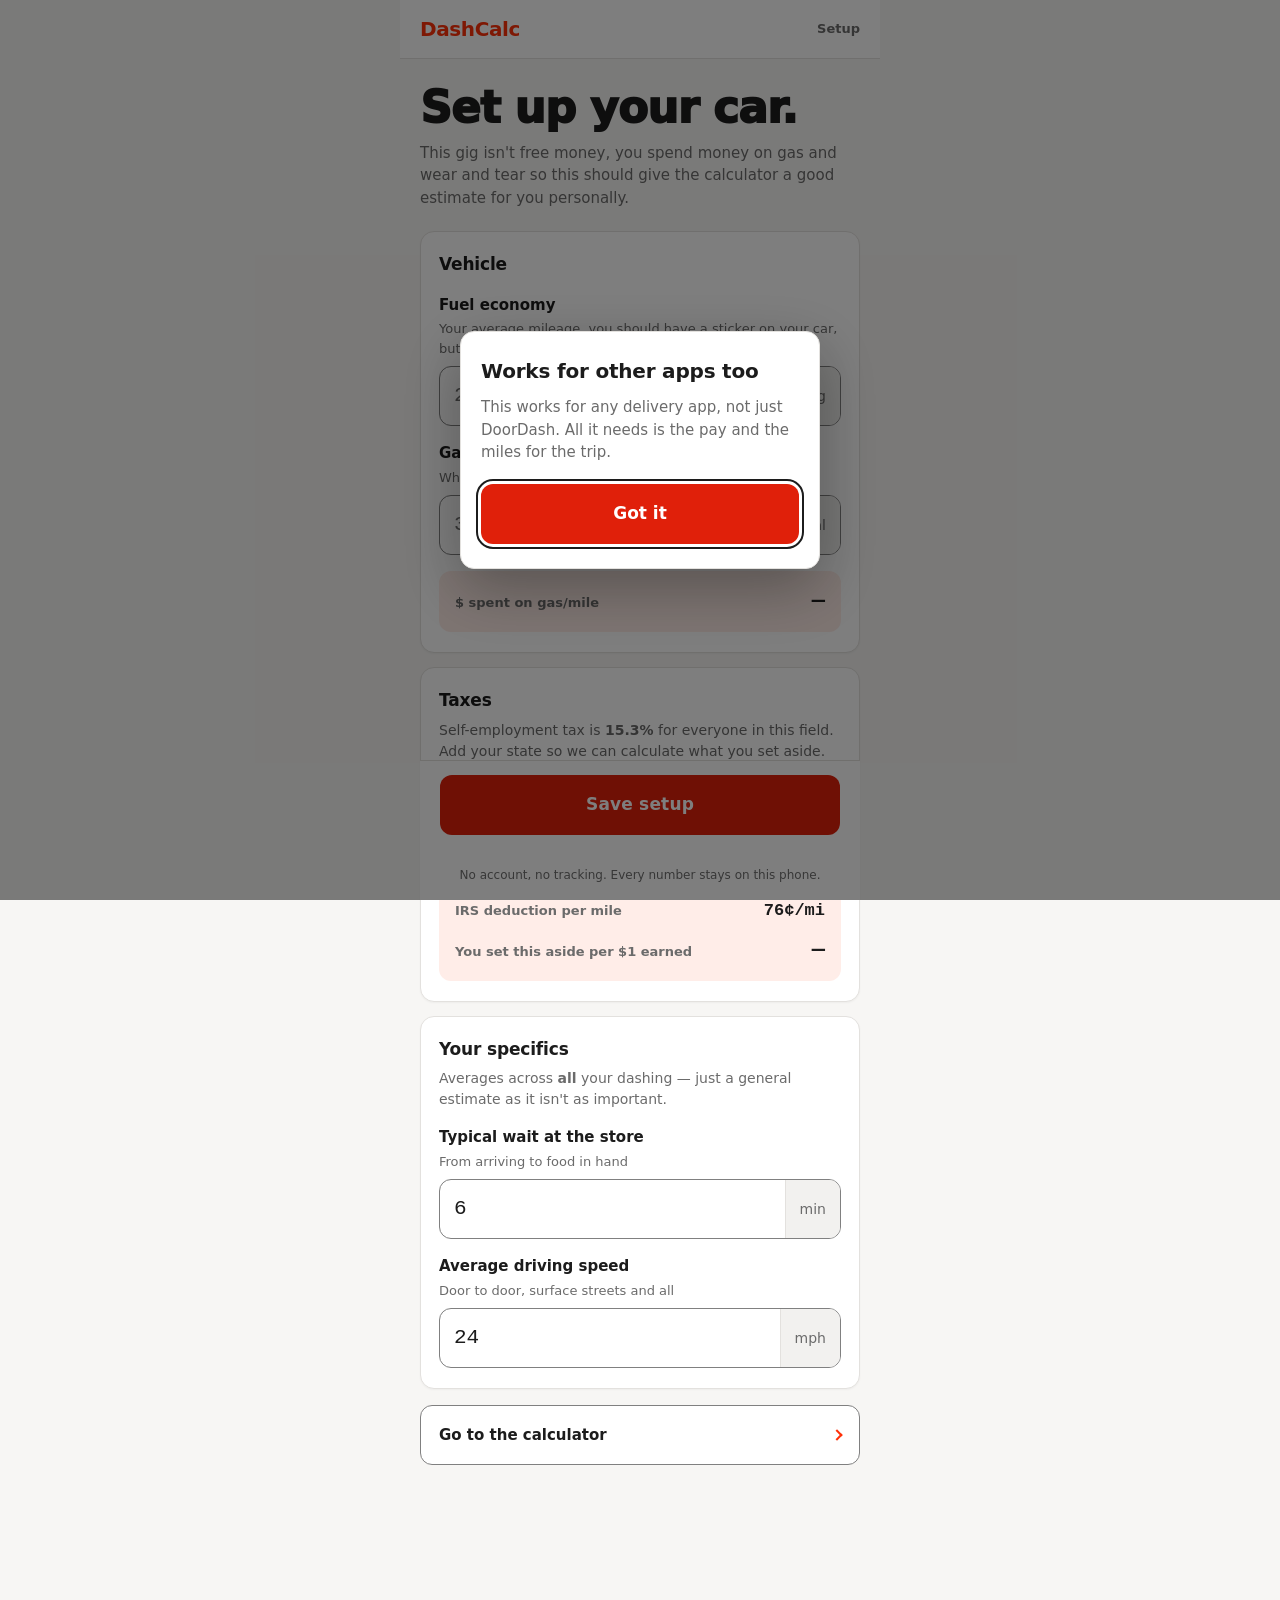
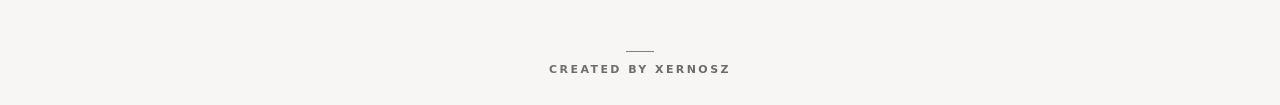
==== commit 39e47ee8: "Added journal to topbar, fixed landscape layout, and used dialogue for popups" ====
--- a/index.html
+++ b/index.html
@@ -361,7 +361,7 @@
     .savebar__viewdata {
       display: block;
       margin: 4px auto 0;
-      padding: 2px 4px;
+      padding: 15px 8px;
       font-size: 0.75rem;
       color: var(--text-mute);
       text-decoration: underline;
@@ -396,15 +396,21 @@
       position: fixed;
       inset: 0;
       z-index: 50;
-      display: flex;
       align-items: center;
       justify-content: center;
+      width: 100%;
+      height: 100%;
+      margin: 0;
       padding: 24px;
+      border: 0;
+      max-width: none;
+      max-height: none;
       background: rgba(0, 0, 0, 0.45);
-    }
-
-    .welcome-overlay[hidden] {
-      display: none;
+      color: inherit;
+    }
+
+    .welcome-overlay[open] {
+      display: flex;
     }
 
     .welcome {
@@ -454,6 +460,14 @@
       position: fixed;
       inset: 0;
       z-index: 40;
+      width: 100%;
+      height: 100%;
+      margin: 0;
+      padding: 0;
+      border: 0;
+      max-width: none;
+      max-height: none;
+      color: inherit;
       background: rgba(0, 0, 0, 0.28);
       backdrop-filter: blur(2px);
       -webkit-backdrop-filter: blur(2px);
@@ -595,13 +609,13 @@
 
     <header class="topbar">
       <span class="topbar__mark">DashCalc</span>
-      <span class="topbar__step">Step 1 of 2</span>
+      <span class="topbar__step">Setup</span>
     </header>
 
     <main class="content">
 
       <div class="intro">
-        <h1 class="intro__title">Configuration.</h1>
+        <h1 class="intro__title">Set up your car.</h1>
         <p class="intro__lead">This gig isn't free money, you spend money on gas and wear and tear so this should give
           the calculator a good estimate for you personally.</p>
       </div>
@@ -766,8 +780,8 @@
           <p class="savebar__fineprint">No account, no tracking. Every number stays on this phone. </p>
         </div>
 
-        <div class="datapanel-overlay" id="datapanel-overlay" hidden>
-          <div class="datapanel" id="datapanel" role="dialog" aria-modal="true" aria-label="Your saved data">
+        <dialog class="datapanel-overlay" id="datapanel-overlay" aria-label="Your saved data">
+          <div class="datapanel" id="datapanel">
             <div class="datapanel__head">
               <span class="datapanel__title">localStorage <strong>&middot;</strong> dashcalc-settings</span>
               <button class="datapanel__close" id="datapanel-close" type="button" aria-label="Close">&times;</button>
@@ -777,16 +791,16 @@
                 version
                 number, and is unchangable.</strong></p>
           </div>
-        </div>
-
-        <div class="welcome-overlay" id="welcome-overlay" hidden>
-          <div class="welcome" role="dialog" aria-modal="true" aria-label="Works with other apps too">
+        </dialog>
+
+        <dialog class="welcome-overlay" id="welcome-overlay" aria-label="Works with other apps too">
+          <div class="welcome">
             <h2 class="welcome__title">Works for other apps too</h2>
             <p class="welcome__body">This works for any delivery app, not just DoorDash. All it needs is the pay and
               the miles for the trip.</p>
             <button class="welcome__ok" id="welcome-ok" type="button">Got it</button>
           </div>
-        </div>
+        </dialog>
 
       </form>
 
--- a/tokens.css
+++ b/tokens.css
@@ -225,6 +225,8 @@
   color: var(--text-dim);
   text-decoration: underline;
   text-underline-offset: 3px;
+  padding: 13px 8px;
+  margin: -13px -8px;
 }
 
 @media (prefers-reduced-motion: reduce) {
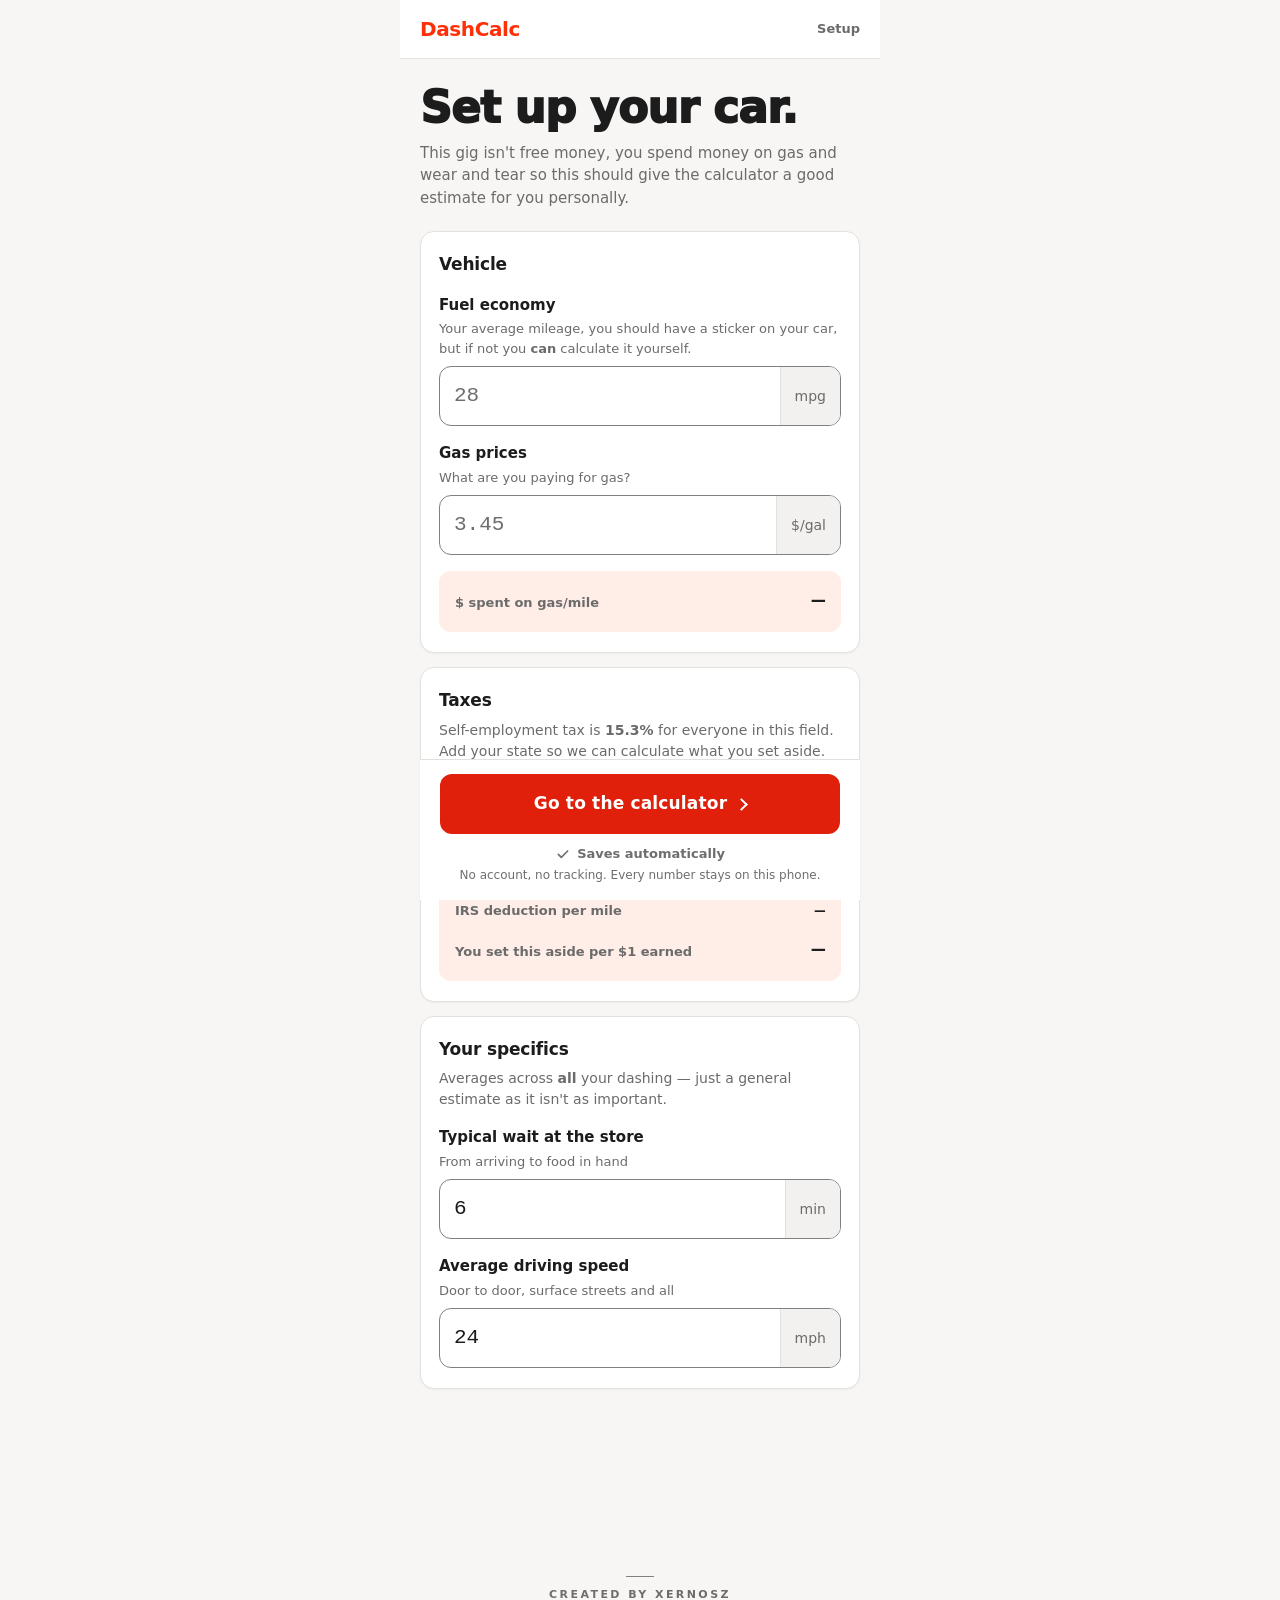
==== commit 2aeaf746: "Made "go to the calculator" a red button and removed the save button" ====
--- a/index.html
+++ b/index.html
@@ -236,36 +236,6 @@
       font-size: 1.0625rem;
     }
 
-    .linkbtn {
-      display: flex;
-      align-items: center;
-      justify-content: space-between;
-      gap: 12px;
-      margin-top: 16px;
-      min-height: var(--tap);
-      padding: 0 18px;
-      background: var(--surface);
-      border: 1px solid var(--border-strong);
-      border-radius: 12px;
-      font-weight: 700;
-      font-size: 0.9375rem;
-      text-decoration: none;
-      transition: border-color 150ms ease;
-    }
-
-    .linkbtn:focus-visible {
-      border-color: var(--red);
-      outline: none;
-    }
-
-    .linkbtn__arrow {
-      width: 8px;
-      height: 8px;
-      border-right: 2px solid var(--red);
-      border-top: 2px solid var(--red);
-      transform: rotate(45deg);
-    }
-
     .savebar {
       position: sticky;
       bottom: 0;
@@ -276,9 +246,16 @@
     }
 
     .savebar__button {
+      display: flex;
+      align-items: center;
+      justify-content: center;
+      gap: 10px;
       width: 100%;
       min-height: var(--tap);
+      padding: 8px 18px;
       border-radius: 12px;
+      text-align: center;
+      text-decoration: none;
       background: var(--red-btn);
       color: var(--on-red);
       font-weight: 700;
@@ -296,66 +273,24 @@
       outline-offset: 3px;
     }
 
-    .savebar__status {
-      margin-top: 8px;
-      min-height: 1.25rem;
+    .savebar__arrow {
+      flex-shrink: 0;
+      width: 9px;
+      height: 9px;
+      border-right: 2.5px solid currentColor;
+      border-top: 2.5px solid currentColor;
+      transform: rotate(45deg);
+    }
+
+    .savebar__note {
       display: flex;
       align-items: center;
       justify-content: center;
       gap: 6px;
-      text-align: center;
-      font-size: 0.875rem;
+      margin-top: 10px;
+      font-size: 0.8125rem;
       font-weight: 600;
-      color: var(--good);
-      visibility: hidden;
-      opacity: 0;
-      transform: translateY(4px) scale(0.98);
-    }
-
-    .savebar__status--show {
-      visibility: visible;
-      animation: savebar-pop 380ms cubic-bezier(0.2, 0.9, 0.3, 1.3) forwards;
-    }
-
-    .savebar__check-ring {
-      stroke-dasharray: 63;
-      stroke-dashoffset: 63;
-    }
-
-    .savebar__check-mark {
-      stroke-dasharray: 20;
-      stroke-dashoffset: 20;
-    }
-
-    .savebar__status--show .savebar__check-ring {
-      animation: savebar-draw 420ms ease forwards 60ms;
-    }
-
-    .savebar__status--show .savebar__check-mark {
-      animation: savebar-draw 260ms ease forwards 340ms;
-    }
-
-    @keyframes savebar-pop {
-      0% {
-        opacity: 0;
-        transform: translateY(6px) scale(0.94);
-      }
-
-      60% {
-        opacity: 1;
-        transform: translateY(-1px) scale(1.03);
-      }
-
-      100% {
-        opacity: 1;
-        transform: translateY(0) scale(1);
-      }
-    }
-
-    @keyframes savebar-draw {
-      to {
-        stroke-dashoffset: 0;
-      }
+      color: var(--text-mute);
     }
 
     .savebar__viewdata {
@@ -375,7 +310,7 @@
     }
 
     .savebar__viewdata--show {
-      animation: savebar-fineprint-in 320ms ease forwards 420ms;
+      animation: savebar-fineprint-in 320ms ease forwards;
     }
 
     @keyframes savebar-fineprint-in {
@@ -584,10 +519,6 @@
     }
 
     @media (hover: hover) {
-      .linkbtn:hover {
-        border-color: var(--red);
-      }
-
       .savebar__button:hover {
         background: var(--red-press);
       }
@@ -760,21 +691,17 @@
           </div>
         </section>
 
-        <a class="linkbtn" href="calculator.html">
-          <span>Go to the calculator</span>
-          <span class="linkbtn__arrow" aria-hidden="true"></span>
-        </a>
-
         <div class="savebar">
-          <button class="savebar__button" id="save-setup" type="button">Save setup</button>
-          <p class="savebar__status" id="save-status" role="status" aria-live="polite">
-            <svg class="savebar__check" viewBox="0 0 24 24" width="16" height="16" aria-hidden="true" focusable="false">
-              <circle class="savebar__check-ring" cx="12" cy="12" r="10" fill="none" stroke="currentColor"
-                stroke-width="2" />
-              <path class="savebar__check-mark" d="M7 12.5l3 3 7-7" fill="none" stroke="currentColor"
-                stroke-width="2.25" stroke-linecap="round" stroke-linejoin="round" />
+          <a class="savebar__button" href="calculator.html">
+            <span>Go to the calculator</span>
+            <span class="savebar__arrow" aria-hidden="true"></span>
+          </a>
+          <p class="savebar__note">
+            <svg viewBox="0 0 24 24" width="16" height="16" aria-hidden="true" focusable="false">
+              <path d="M5 12.5l4.5 4.5L19 7.5" fill="none" stroke="currentColor" stroke-width="2.5"
+                stroke-linecap="round" stroke-linejoin="round" />
             </svg>
-            <span class="savebar__status-text">Saved</span>
+            <span>Saves automatically</span>
           </p>
           <button class="savebar__viewdata" id="view-saved-data" type="button" hidden>View your saved data</button>
           <p class="savebar__fineprint">No account, no tracking. Every number stays on this phone. </p>
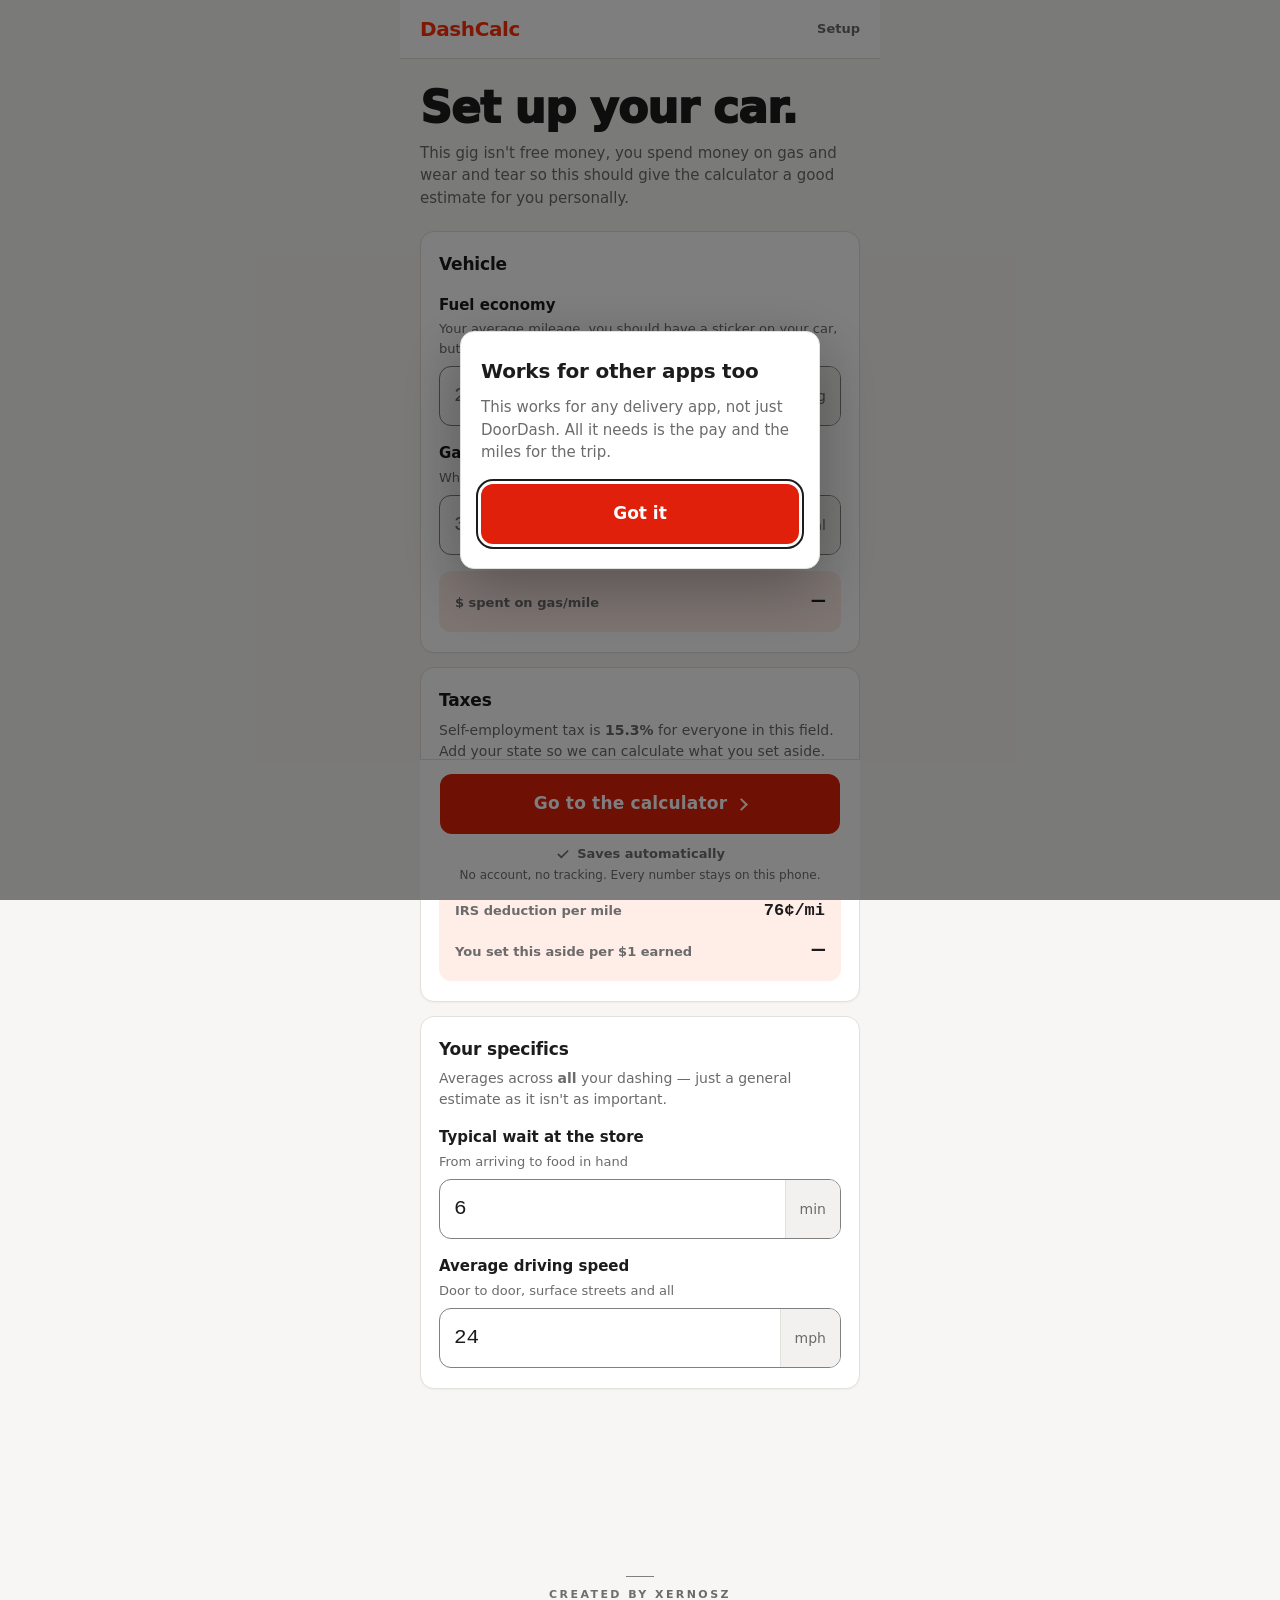
==== commit 3789da21: "Fixed all bugs from Sep 18th code review" ====
--- a/index.html
+++ b/index.html
@@ -3,6 +3,7 @@
 
 <head>
   <meta charset="UTF-8">
+  <meta http-equiv="Content-Security-Policy" content="default-src 'self'; style-src 'self' 'unsafe-inline'; object-src 'none'; base-uri 'none'">
   <meta name="viewport" content="width=device-width, initial-scale=1, viewport-fit=cover">
   <meta name="color-scheme" content="light dark">
   <meta name="description" content="Set up your car once, then find out what a DoorDash offer really pays.">
@@ -10,7 +11,7 @@
   <meta name="theme-color" content="#1D1D1D" media="(prefers-color-scheme: dark)">
   <title>Setup &middot; DashCalc</title>
 
-  <link rel="stylesheet" href="tokens.css">
+  <link rel="stylesheet" href="tokens.css?v=2">
 
   <style>
     .topbar {
@@ -124,6 +125,17 @@
     .field__control:focus-within {
       border-color: var(--red);
       box-shadow: 0 0 0 3px var(--red-tint);
+    }
+
+    .field__control--bad {
+      border-color: var(--grade-f);
+      box-shadow: inset 0 0 0 1px var(--grade-f);
+      background: var(--grade-f-tint);
+    }
+
+    .field__control--bad:focus-within {
+      border-color: var(--grade-f);
+      box-shadow: inset 0 0 0 1px var(--grade-f), 0 0 0 3px var(--grade-f-tint);
     }
 
     .field__input {
@@ -291,6 +303,16 @@
       font-size: 0.8125rem;
       font-weight: 600;
       color: var(--text-mute);
+    }
+
+    .savebar__note[hidden] {
+      display: none;
+    }
+
+    .savebar__note--problem {
+      font-size: 0.9375rem;
+      font-weight: 700;
+      color: var(--grade-f);
     }
 
     .savebar__viewdata {
@@ -493,22 +515,6 @@
 
     .datapanel__value {
       color: #fbbf24;
-      min-width: 16px;
-      padding-bottom: 1px;
-      border-bottom: 1px dashed rgba(255, 255, 255, 0.25);
-      outline: none;
-      cursor: text;
-    }
-
-    .datapanel__value:focus {
-      border-bottom-color: var(--red);
-      border-bottom-style: solid;
-    }
-
-    .datapanel__row--readonly .datapanel__value {
-      color: rgba(255, 255, 255, 0.6);
-      border-bottom-color: rgba(255, 255, 255, 0.2);
-      cursor: default;
     }
 
     .datapanel__hint {
@@ -563,8 +569,8 @@
               calculate it yourself.
             </p>
             <div class="field__control">
-              <input class="field__input" id="mpg" name="mpg" type="number" inputmode="decimal" step="0.1" min="1"
-                placeholder="28">
+              <input class="field__input" id="mpg" name="mpg" type="number" inputmode="decimal" step="any" min="1"
+                required placeholder="28">
               <span class="field__unit">mpg</span>
             </div>
           </div>
@@ -573,8 +579,8 @@
             <label class="field__label" for="gas-price">Gas prices</label>
             <p class="field__help">What are you paying for gas?</p>
             <div class="field__control">
-              <input class="field__input" id="gas-price" name="gasPrice" type="number" inputmode="decimal" step="0.01"
-                min="0" placeholder="3.45">
+              <input class="field__input" id="gas-price" name="gasPrice" type="number" inputmode="decimal" step="any"
+                min="0" required placeholder="3.45">
               <span class="field__unit">$/gal</span>
             </div>
           </div>
@@ -674,8 +680,8 @@
             <label class="field__label" for="typical-wait">Typical wait at the store</label>
             <p class="field__help">From arriving to food in hand</p>
             <div class="field__control">
-              <input class="field__input" id="typical-wait" name="typicalWait" type="number" inputmode="numeric"
-                step="1" min="0" value="6">
+              <input class="field__input" id="typical-wait" name="typicalWait" type="number" inputmode="decimal"
+                step="any" min="0" required value="6">
               <span class="field__unit">min</span>
             </div>
           </div>
@@ -684,8 +690,8 @@
             <label class="field__label" for="avg-speed">Average driving speed</label>
             <p class="field__help">Door to door, surface streets and all</p>
             <div class="field__control">
-              <input class="field__input" id="avg-speed" name="avgSpeed" type="number" inputmode="numeric" step="1"
-                min="1" value="24">
+              <input class="field__input" id="avg-speed" name="avgSpeed" type="number" inputmode="decimal" step="any"
+                min="1" required value="24">
               <span class="field__unit">mph</span>
             </div>
           </div>
@@ -696,13 +702,16 @@
             <span>Go to the calculator</span>
             <span class="savebar__arrow" aria-hidden="true"></span>
           </a>
-          <p class="savebar__note">
-            <svg viewBox="0 0 24 24" width="16" height="16" aria-hidden="true" focusable="false">
-              <path d="M5 12.5l4.5 4.5L19 7.5" fill="none" stroke="currentColor" stroke-width="2.5"
-                stroke-linecap="round" stroke-linejoin="round" />
-            </svg>
-            <span>Saves automatically</span>
-          </p>
+          <div aria-live="polite">
+            <p class="savebar__note" id="save-note">
+              <svg viewBox="0 0 24 24" width="16" height="16" aria-hidden="true" focusable="false">
+                <path d="M5 12.5l4.5 4.5L19 7.5" fill="none" stroke="currentColor" stroke-width="2.5"
+                  stroke-linecap="round" stroke-linejoin="round" />
+              </svg>
+              <span>Saves automatically</span>
+            </p>
+            <p class="savebar__note savebar__note--problem" id="save-problem" hidden></p>
+          </div>
           <button class="savebar__viewdata" id="view-saved-data" type="button" hidden>View your saved data</button>
           <p class="savebar__fineprint">No account, no tracking. Every number stays on this phone. </p>
         </div>
@@ -714,15 +723,14 @@
               <button class="datapanel__close" id="datapanel-close" type="button" aria-label="Close">&times;</button>
             </div>
             <div class="datapanel__body" id="datapanel-body"></div>
-            <p class="datapanel__hint">tap a value to edit &mdash; changes save to your browser<br><strong>V is your
-                version
-                number, and is unchangable.</strong></p>
+            <p class="datapanel__hint">This is what's saved on this phone. To change a number, close this and use
+              the form.<br><strong>v is your version number.</strong></p>
           </div>
         </dialog>
 
-        <dialog class="welcome-overlay" id="welcome-overlay" aria-label="Works with other apps too">
+        <dialog class="welcome-overlay" id="welcome-overlay" aria-labelledby="welcome-title">
           <div class="welcome">
-            <h2 class="welcome__title">Works for other apps too</h2>
+            <h2 class="welcome__title" id="welcome-title">Works for other apps too</h2>
             <p class="welcome__body">This works for any delivery app, not just DoorDash. All it needs is the pay and
               the miles for the trip.</p>
             <button class="welcome__ok" id="welcome-ok" type="button">Got it</button>
@@ -736,7 +744,8 @@
       </footer>
     </main>
   </div>
-  <script src="app.js"></script>
+  <script src="shared.js?v=2"></script>
+  <script src="app.js?v=2"></script>
 </body>
 
 </html>
--- a/tokens.css
+++ b/tokens.css
@@ -71,8 +71,6 @@
   --border: #E3E1DE;
   --border-strong: #808080;
 
-  --good: #12824A;
-
   --tap: 60px;
   --radius: 14px;
 
@@ -116,8 +114,6 @@
 
     --border: #333230;
     --border-strong: #7A7A7A;
-
-    --good: #4ADE80;
 
     --grade-a: #3FBF89;
     --grade-b: #63C463;
@@ -235,6 +231,7 @@
   *::before,
   *::after {
     animation-duration: 0.01ms !important;
+    animation-iteration-count: 1 !important;
     transition-duration: 0.01ms !important;
   }
 }
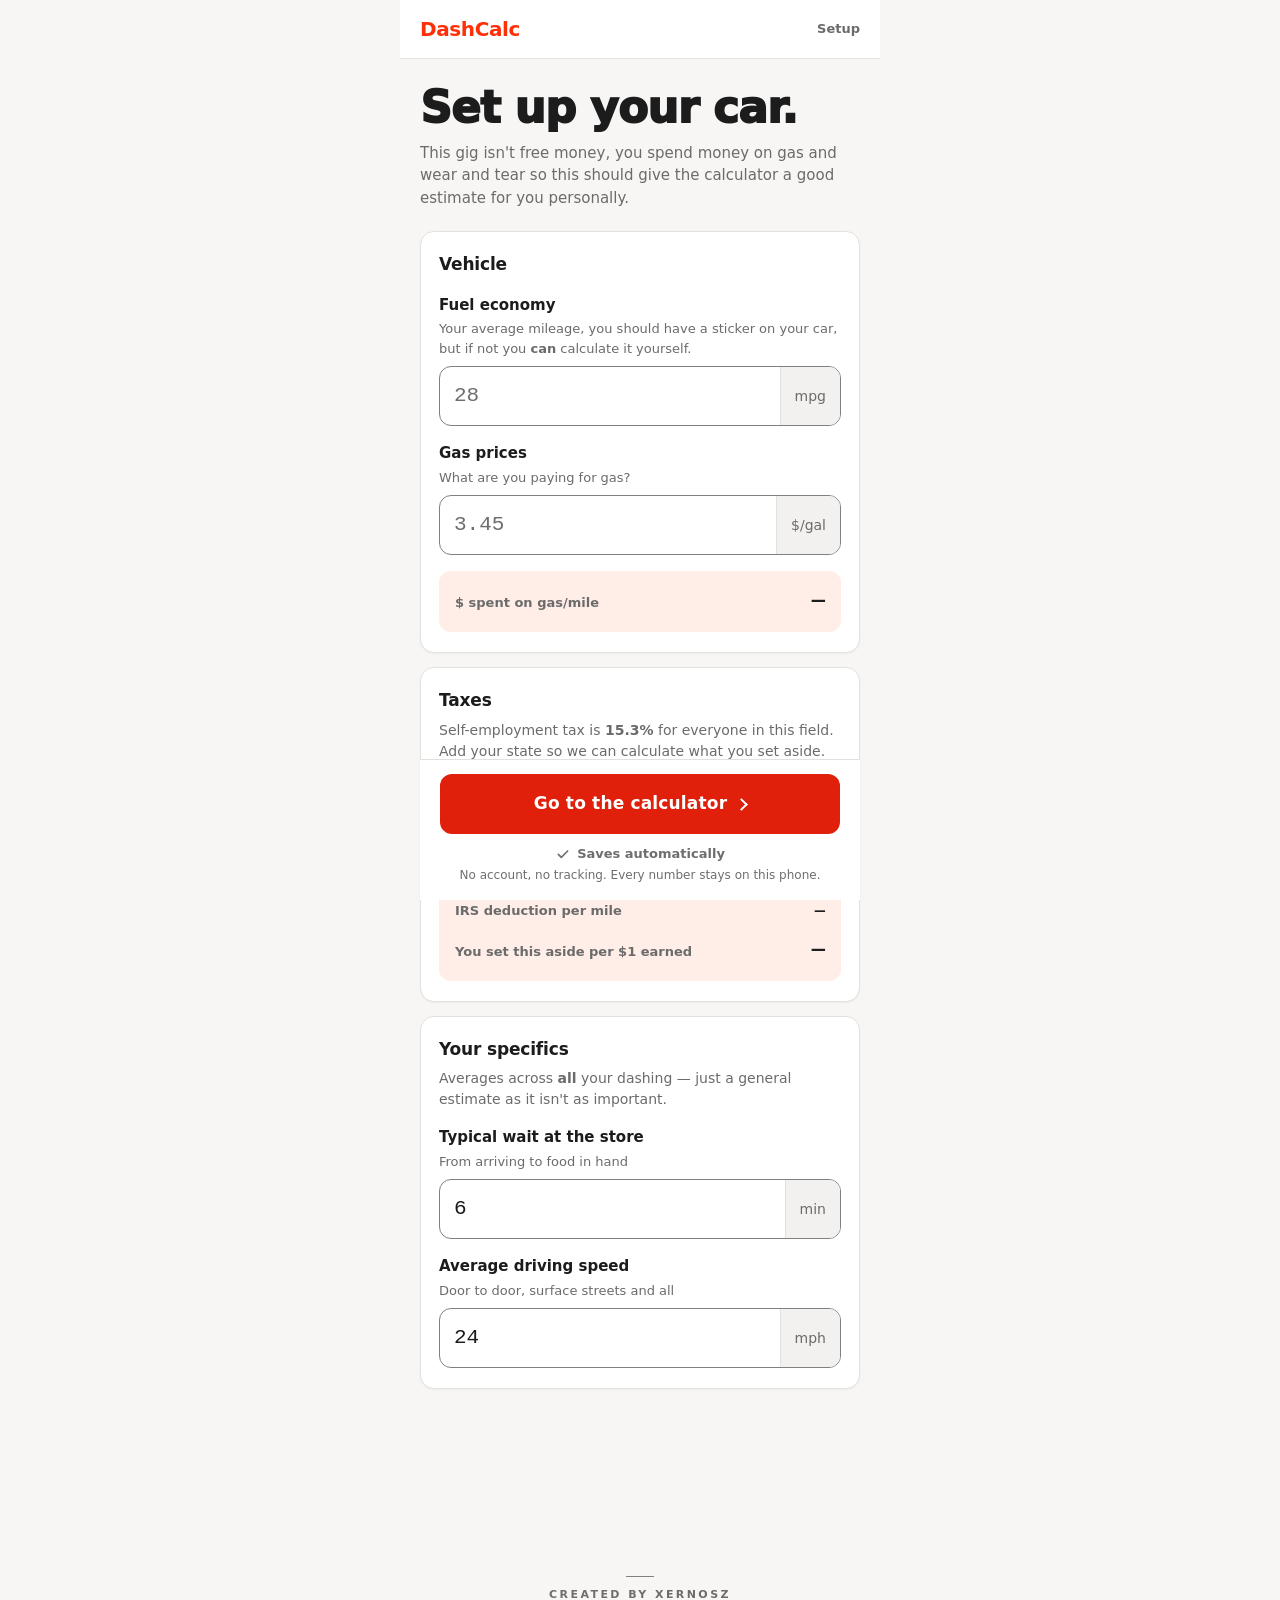
==== commit 4f897ab7: "Moved setup to setup.html for new front page to use index" ====
--- a/index.html
+++ b/index.html
@@ -4,748 +4,13 @@
 <head>
   <meta charset="UTF-8">
   <meta http-equiv="Content-Security-Policy" content="default-src 'self'; style-src 'self' 'unsafe-inline'; object-src 'none'; base-uri 'none'">
-  <meta name="viewport" content="width=device-width, initial-scale=1, viewport-fit=cover">
-  <meta name="color-scheme" content="light dark">
-  <meta name="description" content="Set up your car once, then find out what a DoorDash offer really pays.">
-  <meta name="theme-color" content="#FFFFFF" media="(prefers-color-scheme: light)">
-  <meta name="theme-color" content="#1D1D1D" media="(prefers-color-scheme: dark)">
-  <title>Setup &middot; DashCalc</title>
-
-  <link rel="stylesheet" href="tokens.css?v=2">
-
-  <style>
-    .topbar {
-      position: sticky;
-      top: 0;
-      z-index: 10;
-      display: flex;
-      align-items: center;
-      justify-content: space-between;
-      gap: 12px;
-      padding: 14px 20px;
-      background: var(--surface);
-      border-bottom: 1px solid var(--border);
-    }
-
-    .topbar__mark {
-      font-size: 1.25rem;
-      font-weight: 800;
-      letter-spacing: -0.02em;
-      color: var(--red);
-    }
-
-    .topbar__step {
-      font-size: 0.8125rem;
-      font-weight: 600;
-      color: var(--text-dim);
-    }
-
-    .content {
-      flex: 1;
-      padding: 24px 20px 0;
-    }
-
-    .intro {
-      margin-bottom: 22px;
-    }
-
-    .intro__title {
-      font-size: clamp(1.6rem, 6vw, 2.75rem);
-      font-weight: 1000;
-      letter-spacing: -0.02em;
-      line-height: 1.15;
-    }
-
-    .intro__lead {
-      margin-top: 8px;
-      font-size: 0.9375rem;
-      color: var(--text-dim);
-    }
-
-    .card {
-      background: var(--surface);
-      border: 1px solid var(--border);
-      border-radius: var(--radius);
-      padding: 20px 18px;
-      box-shadow: 0 1px 2px rgba(0, 0, 0, 0.04);
-    }
-
-    .card+.card {
-      margin-top: 14px;
-    }
-
-    .card__title {
-      font-size: 1.0625rem;
-      font-weight: 700;
-      letter-spacing: -0.01em;
-    }
-
-    .card__note {
-      margin-top: 6px;
-      font-size: 0.875rem;
-      color: var(--text-dim);
-    }
-
-    .card__title+.field,
-    .card__note+.field {
-      margin-top: 16px;
-    }
-
-    .field+.field {
-      margin-top: 16px;
-    }
-
-    .field__label {
-      display: block;
-      font-weight: 600;
-      font-size: 0.9375rem;
-    }
-
-    .field__help {
-      margin: 3px 0 8px;
-      font-size: 0.8125rem;
-      color: var(--text-dim);
-    }
-
-    .field__label+.field__control {
-      margin-top: 8px;
-    }
-
-    .field__control {
-      display: flex;
-      align-items: stretch;
-      min-height: var(--tap);
-      background: var(--surface);
-      border: 1px solid var(--border-strong);
-      border-radius: 12px;
-      overflow: hidden;
-      transition: border-color 150ms ease, box-shadow 150ms ease;
-    }
-
-    .field__control:focus-within {
-      border-color: var(--red);
-      box-shadow: 0 0 0 3px var(--red-tint);
-    }
-
-    .field__control--bad {
-      border-color: var(--grade-f);
-      box-shadow: inset 0 0 0 1px var(--grade-f);
-      background: var(--grade-f-tint);
-    }
-
-    .field__control--bad:focus-within {
-      border-color: var(--grade-f);
-      box-shadow: inset 0 0 0 1px var(--grade-f), 0 0 0 3px var(--grade-f-tint);
-    }
-
-    .field__input {
-      flex: 1;
-      min-width: 0;
-      padding: 12px 14px;
-      border: 0;
-      background: transparent;
-      outline: 0;
-      font-family: var(--font-num);
-      font-size: 1.3125rem;
-      font-weight: 500;
-      color: var(--text);
-      font-variant-numeric: tabular-nums;
-    }
-
-    .field__input::placeholder {
-      color: var(--text-mute);
-    }
-
-    .field__unit {
-      display: flex;
-      align-items: center;
-      padding: 0 14px;
-      background: var(--surface-2);
-      border-left: 1px solid var(--border);
-      font-size: 0.875rem;
-      color: var(--text-dim);
-      white-space: nowrap;
-    }
-
-    .field__input::-webkit-outer-spin-button,
-    .field__input::-webkit-inner-spin-button {
-      -webkit-appearance: none;
-      margin: 0;
-    }
-
-    .field__input[type="number"] {
-      -moz-appearance: textfield;
-      appearance: textfield;
-    }
-
-    .field__control--select {
-      position: relative;
-    }
-
-    .field__control--select::after {
-      content: "";
-      position: absolute;
-      right: 18px;
-      top: 50%;
-      width: 9px;
-      height: 9px;
-      border-right: 2px solid var(--red);
-      border-bottom: 2px solid var(--red);
-      transform: translateY(-70%) rotate(45deg);
-      pointer-events: none;
-    }
-
-    select.field__input {
-      appearance: none;
-      -webkit-appearance: none;
-      font-family: var(--font);
-      font-size: 1.0625rem;
-      font-weight: 500;
-      cursor: pointer;
-      padding-right: 40px;
-    }
-
-    select.field__input:invalid {
-      color: var(--text-mute);
-    }
-
-    select.field__input option {
-      color: var(--text);
-    }
-
-    .readout {
-      margin-top: 16px;
-      display: flex;
-      flex-direction: column;
-      gap: 10px;
-      padding: 14px 16px;
-      background: var(--red-tint);
-      border-radius: 12px;
-    }
-
-    .readout__row {
-      display: flex;
-      justify-content: space-between;
-      align-items: baseline;
-      gap: 12px;
-    }
-
-    .readout__label {
-      font-size: 0.8125rem;
-      font-weight: 600;
-      color: var(--text-dim);
-    }
-
-    .readout__value {
-      font-family: var(--font-num);
-      font-size: 1.375rem;
-      font-weight: 700;
-      color: var(--text);
-      font-variant-numeric: tabular-nums;
-    }
-
-    .readout__value--sm {
-      font-size: 1.0625rem;
-    }
-
-    .savebar {
-      position: sticky;
-      bottom: 0;
-      margin-top: 24px;
-      padding: 14px 20px calc(16px + env(safe-area-inset-bottom));
-      background: var(--surface);
-      border-top: 1px solid var(--border);
-    }
-
-    .savebar__button {
-      display: flex;
-      align-items: center;
-      justify-content: center;
-      gap: 10px;
-      width: 100%;
-      min-height: var(--tap);
-      padding: 8px 18px;
-      border-radius: 12px;
-      text-align: center;
-      text-decoration: none;
-      background: var(--red-btn);
-      color: var(--on-red);
-      font-weight: 700;
-      font-size: 1.0625rem;
-      letter-spacing: 0.01em;
-      transition: background-color 120ms ease, transform 80ms ease;
-    }
-
-    .savebar__button:active {
-      transform: translateY(1px);
-    }
-
-    .savebar__button:focus-visible {
-      outline: 2px solid var(--text);
-      outline-offset: 3px;
-    }
-
-    .savebar__arrow {
-      flex-shrink: 0;
-      width: 9px;
-      height: 9px;
-      border-right: 2.5px solid currentColor;
-      border-top: 2.5px solid currentColor;
-      transform: rotate(45deg);
-    }
-
-    .savebar__note {
-      display: flex;
-      align-items: center;
-      justify-content: center;
-      gap: 6px;
-      margin-top: 10px;
-      font-size: 0.8125rem;
-      font-weight: 600;
-      color: var(--text-mute);
-    }
-
-    .savebar__note[hidden] {
-      display: none;
-    }
-
-    .savebar__note--problem {
-      font-size: 0.9375rem;
-      font-weight: 700;
-      color: var(--grade-f);
-    }
-
-    .savebar__viewdata {
-      display: block;
-      margin: 4px auto 0;
-      padding: 15px 8px;
-      font-size: 0.75rem;
-      color: var(--text-mute);
-      text-decoration: underline;
-      text-underline-offset: 2px;
-      opacity: 0;
-      transform: translateY(2px);
-    }
-
-    .savebar__viewdata[hidden] {
-      display: none;
-    }
-
-    .savebar__viewdata--show {
-      animation: savebar-fineprint-in 320ms ease forwards;
-    }
-
-    @keyframes savebar-fineprint-in {
-      to {
-        opacity: 1;
-        transform: translateY(0);
-      }
-    }
-
-    .savebar__fineprint {
-      margin-top: 2px;
-      text-align: center;
-      font-size: 0.75rem;
-      color: var(--text-mute);
-    }
-
-    .welcome-overlay {
-      position: fixed;
-      inset: 0;
-      z-index: 50;
-      align-items: center;
-      justify-content: center;
-      width: 100%;
-      height: 100%;
-      margin: 0;
-      padding: 24px;
-      border: 0;
-      max-width: none;
-      max-height: none;
-      background: rgba(0, 0, 0, 0.45);
-      color: inherit;
-    }
-
-    .welcome-overlay[open] {
-      display: flex;
-    }
-
-    .welcome {
-      width: min(360px, 100%);
-      background: var(--surface);
-      border: 1px solid var(--border);
-      border-radius: var(--radius);
-      padding: 24px 20px;
-      box-shadow: 0 20px 60px rgba(0, 0, 0, 0.3);
-    }
-
-    .welcome__title {
-      font-size: 1.25rem;
-      font-weight: 800;
-      letter-spacing: -0.01em;
-    }
-
-    .welcome__body {
-      margin-top: 10px;
-      font-size: 0.9375rem;
-      line-height: 1.5;
-      color: var(--text-dim);
-    }
-
-    .welcome__ok {
-      width: 100%;
-      min-height: var(--tap);
-      margin-top: 20px;
-      border-radius: 12px;
-      background: var(--red-btn);
-      color: var(--on-red);
-      font-weight: 700;
-      font-size: 1.0625rem;
-      transition: background-color 120ms ease, transform 80ms ease;
-    }
-
-    .welcome__ok:active {
-      transform: translateY(1px);
-    }
-
-    .welcome__ok:focus-visible {
-      outline: 2px solid var(--text);
-      outline-offset: 3px;
-    }
-
-    .datapanel-overlay {
-      position: fixed;
-      inset: 0;
-      z-index: 40;
-      width: 100%;
-      height: 100%;
-      margin: 0;
-      padding: 0;
-      border: 0;
-      max-width: none;
-      max-height: none;
-      color: inherit;
-      background: rgba(0, 0, 0, 0.28);
-      backdrop-filter: blur(2px);
-      -webkit-backdrop-filter: blur(2px);
-      opacity: 0;
-      transition: opacity 220ms ease;
-    }
-
-    .datapanel-overlay--open {
-      opacity: 1;
-    }
-
-    .datapanel {
-      position: fixed;
-      left: 50%;
-      top: 50%;
-      z-index: 41;
-      width: min(320px, calc(100% - 48px));
-      max-height: 70vh;
-      overflow-y: auto;
-      background: rgba(20, 18, 16, 0.78);
-      border: 1px solid rgba(255, 255, 255, 0.12);
-      border-radius: 14px;
-      box-shadow: 0 20px 60px rgba(0, 0, 0, 0.35);
-      backdrop-filter: blur(16px) saturate(160%);
-      -webkit-backdrop-filter: blur(16px) saturate(160%);
-      opacity: 0;
-      filter: blur(6px);
-      transform: translate(-50%, -46%) scale(0.94);
-      transition: opacity 240ms ease, transform 260ms cubic-bezier(0.2, 0.85, 0.3, 1.15), filter 240ms ease;
-    }
-
-    .datapanel--open {
-      opacity: 1;
-      filter: blur(0);
-      transform: translate(-50%, -50%) scale(1);
-    }
-
-    .datapanel__head {
-      display: flex;
-      align-items: center;
-      justify-content: space-between;
-      gap: 10px;
-      padding: 10px 8px 10px 14px;
-      border-bottom: 1px solid rgba(255, 255, 255, 0.1);
-    }
-
-    .datapanel__title {
-      font-family: var(--font-num);
-      font-size: 0.75rem;
-      color: rgba(255, 255, 255, 0.55);
-      letter-spacing: 0.01em;
-    }
-
-    .datapanel__close {
-      width: 44px;
-      height: 44px;
-      flex-shrink: 0;
-      display: flex;
-      align-items: center;
-      justify-content: center;
-      font-size: 1.125rem;
-      line-height: 1;
-      color: rgba(255, 255, 255, 0.6);
-      border-radius: 8px;
-    }
-
-    .datapanel__body {
-      padding: 12px 14px;
-      font-family: var(--font-num);
-      font-size: 0.8125rem;
-    }
-
-    .datapanel__row {
-      display: flex;
-      align-items: baseline;
-      gap: 6px;
-      padding: 5px 0;
-    }
-
-    .datapanel__key {
-      color: #7dd3fc;
-      white-space: nowrap;
-    }
-
-    .datapanel__colon {
-      color: rgba(255, 255, 255, 0.55);
-    }
-
-    .datapanel__value {
-      color: #fbbf24;
-    }
-
-    .datapanel__hint {
-      padding: 8px 14px 12px;
-      border-top: 1px solid rgba(255, 255, 255, 0.08);
-      font-size: 0.6875rem;
-      color: rgba(255, 255, 255, 0.62);
-    }
-
-    @media (hover: hover) {
-      .savebar__button:hover {
-        background: var(--red-press);
-      }
-
-      .savebar__viewdata:hover {
-        color: var(--text-dim);
-      }
-
-      .datapanel__close:hover {
-        background: rgba(255, 255, 255, 0.1);
-        color: #fff;
-      }
-    }
-  </style>
+  <meta http-equiv="refresh" content="0; url=setup.html">
+  <meta name="viewport" content="width=device-width, initial-scale=1">
+  <title>DashCalc</title>
 </head>
 
 <body>
-  <div class="app">
-
-    <header class="topbar">
-      <span class="topbar__mark">DashCalc</span>
-      <span class="topbar__step">Setup</span>
-    </header>
-
-    <main class="content">
-
-      <div class="intro">
-        <h1 class="intro__title">Set up your car.</h1>
-        <p class="intro__lead">This gig isn't free money, you spend money on gas and wear and tear so this should give
-          the calculator a good estimate for you personally.</p>
-      </div>
-
-      <form id="setup-form">
-
-        <section class="card">
-          <h2 class="card__title">Vehicle</h2>
-
-          <div class="field">
-            <label class="field__label" for="mpg">Fuel economy</label>
-            <p class="field__help">Your average mileage, you should have a sticker on your car, but if not you
-              <strong>can</strong>
-              calculate it yourself.
-            </p>
-            <div class="field__control">
-              <input class="field__input" id="mpg" name="mpg" type="number" inputmode="decimal" step="any" min="1"
-                required placeholder="28">
-              <span class="field__unit">mpg</span>
-            </div>
-          </div>
-
-          <div class="field">
-            <label class="field__label" for="gas-price">Gas prices</label>
-            <p class="field__help">What are you paying for gas?</p>
-            <div class="field__control">
-              <input class="field__input" id="gas-price" name="gasPrice" type="number" inputmode="decimal" step="any"
-                min="0" required placeholder="3.45">
-              <span class="field__unit">$/gal</span>
-            </div>
-          </div>
-
-          <div class="readout">
-            <div class="readout__row">
-              <span class="readout__label">$ spent on gas/mile</span>
-              <span class="readout__value" id="gas-cost-per-mile">&mdash;</span>
-            </div>
-          </div>
-        </section>
-
-        <section class="card">
-          <h2 class="card__title">Taxes</h2>
-          <p class="card__note">Self-employment tax is <strong>15.3%</strong> for everyone in this field. Add
-            your state so we can calculate what you set aside.</p>
-
-          <div class="field">
-            <label class="field__label" for="home-state">Home state</label>
-            <div class="field__control field__control--select">
-              <select class="field__input" id="home-state" name="homeState" required>
-                <option value="" disabled selected>Select your state</option>
-                <option value="AL">Alabama</option>
-                <option value="AK">Alaska</option>
-                <option value="AZ">Arizona</option>
-                <option value="AR">Arkansas</option>
-                <option value="CA">California</option>
-                <option value="CO">Colorado</option>
-                <option value="CT">Connecticut</option>
-                <option value="DE">Delaware</option>
-                <option value="DC">District of Columbia</option>
-                <option value="FL">Florida</option>
-                <option value="GA">Georgia</option>
-                <option value="HI">Hawaii</option>
-                <option value="ID">Idaho</option>
-                <option value="IL">Illinois</option>
-                <option value="IN">Indiana</option>
-                <option value="IA">Iowa</option>
-                <option value="KS">Kansas</option>
-                <option value="KY">Kentucky</option>
-                <option value="LA">Louisiana</option>
-                <option value="ME">Maine</option>
-                <option value="MD">Maryland</option>
-                <option value="MA">Massachusetts</option>
-                <option value="MI">Michigan</option>
-                <option value="MN">Minnesota</option>
-                <option value="MS">Mississippi</option>
-                <option value="MO">Missouri</option>
-                <option value="MT">Montana</option>
-                <option value="NE">Nebraska</option>
-                <option value="NV">Nevada</option>
-                <option value="NH">New Hampshire</option>
-                <option value="NJ">New Jersey</option>
-                <option value="NM">New Mexico</option>
-                <option value="NY">New York</option>
-                <option value="NC">North Carolina</option>
-                <option value="ND">North Dakota</option>
-                <option value="OH">Ohio</option>
-                <option value="OK">Oklahoma</option>
-                <option value="OR">Oregon</option>
-                <option value="PA">Pennsylvania</option>
-                <option value="RI">Rhode Island</option>
-                <option value="SC">South Carolina</option>
-                <option value="SD">South Dakota</option>
-                <option value="TN">Tennessee</option>
-                <option value="TX">Texas</option>
-                <option value="UT">Utah</option>
-                <option value="VT">Vermont</option>
-                <option value="VA">Virginia</option>
-                <option value="WA">Washington</option>
-                <option value="WV">West Virginia</option>
-                <option value="WI">Wisconsin</option>
-                <option value="WY">Wyoming</option>
-              </select>
-            </div>
-          </div>
-
-          <div class="readout">
-            <div class="readout__row">
-              <span class="readout__label">IRS deduction per mile</span>
-              <span class="readout__value readout__value--sm" id="irs-rate-display">&mdash;</span>
-            </div>
-            <div class="readout__row">
-              <span class="readout__label">You set this aside per $1 earned</span>
-              <span class="readout__value" id="tax-per-dollar">&mdash;</span>
-            </div>
-          </div>
-        </section>
-
-        <section class="card">
-          <h2 class="card__title">Your specifics</h2>
-          <p class="card__note">Averages across <strong>all</strong> your dashing &mdash; just a general estimate as it
-            isn't as
-            important.</p>
-
-          <div class="field">
-            <label class="field__label" for="typical-wait">Typical wait at the store</label>
-            <p class="field__help">From arriving to food in hand</p>
-            <div class="field__control">
-              <input class="field__input" id="typical-wait" name="typicalWait" type="number" inputmode="decimal"
-                step="any" min="0" required value="6">
-              <span class="field__unit">min</span>
-            </div>
-          </div>
-
-          <div class="field">
-            <label class="field__label" for="avg-speed">Average driving speed</label>
-            <p class="field__help">Door to door, surface streets and all</p>
-            <div class="field__control">
-              <input class="field__input" id="avg-speed" name="avgSpeed" type="number" inputmode="decimal" step="any"
-                min="1" required value="24">
-              <span class="field__unit">mph</span>
-            </div>
-          </div>
-        </section>
-
-        <div class="savebar">
-          <a class="savebar__button" href="calculator.html">
-            <span>Go to the calculator</span>
-            <span class="savebar__arrow" aria-hidden="true"></span>
-          </a>
-          <div aria-live="polite">
-            <p class="savebar__note" id="save-note">
-              <svg viewBox="0 0 24 24" width="16" height="16" aria-hidden="true" focusable="false">
-                <path d="M5 12.5l4.5 4.5L19 7.5" fill="none" stroke="currentColor" stroke-width="2.5"
-                  stroke-linecap="round" stroke-linejoin="round" />
-              </svg>
-              <span>Saves automatically</span>
-            </p>
-            <p class="savebar__note savebar__note--problem" id="save-problem" hidden></p>
-          </div>
-          <button class="savebar__viewdata" id="view-saved-data" type="button" hidden>View your saved data</button>
-          <p class="savebar__fineprint">No account, no tracking. Every number stays on this phone. </p>
-        </div>
-
-        <dialog class="datapanel-overlay" id="datapanel-overlay" aria-label="Your saved data">
-          <div class="datapanel" id="datapanel">
-            <div class="datapanel__head">
-              <span class="datapanel__title">localStorage <strong>&middot;</strong> dashcalc-settings</span>
-              <button class="datapanel__close" id="datapanel-close" type="button" aria-label="Close">&times;</button>
-            </div>
-            <div class="datapanel__body" id="datapanel-body"></div>
-            <p class="datapanel__hint">This is what's saved on this phone. To change a number, close this and use
-              the form.<br><strong>v is your version number.</strong></p>
-          </div>
-        </dialog>
-
-        <dialog class="welcome-overlay" id="welcome-overlay" aria-labelledby="welcome-title">
-          <div class="welcome">
-            <h2 class="welcome__title" id="welcome-title">Works for other apps too</h2>
-            <p class="welcome__body">This works for any delivery app, not just DoorDash. All it needs is the pay and
-              the miles for the trip.</p>
-            <button class="welcome__ok" id="welcome-ok" type="button">Got it</button>
-          </div>
-        </dialog>
-
-      </form>
-
-      <footer class="credit">
-        <span class="credit__text">Created by <span class="credit__name">Xernosz</span></span>
-      </footer>
-    </main>
-  </div>
-  <script src="shared.js?v=2"></script>
-  <script src="app.js?v=2"></script>
+  <p><a href="setup.html">Open DashCalc</a></p>
 </body>
 
-</html>+</html>
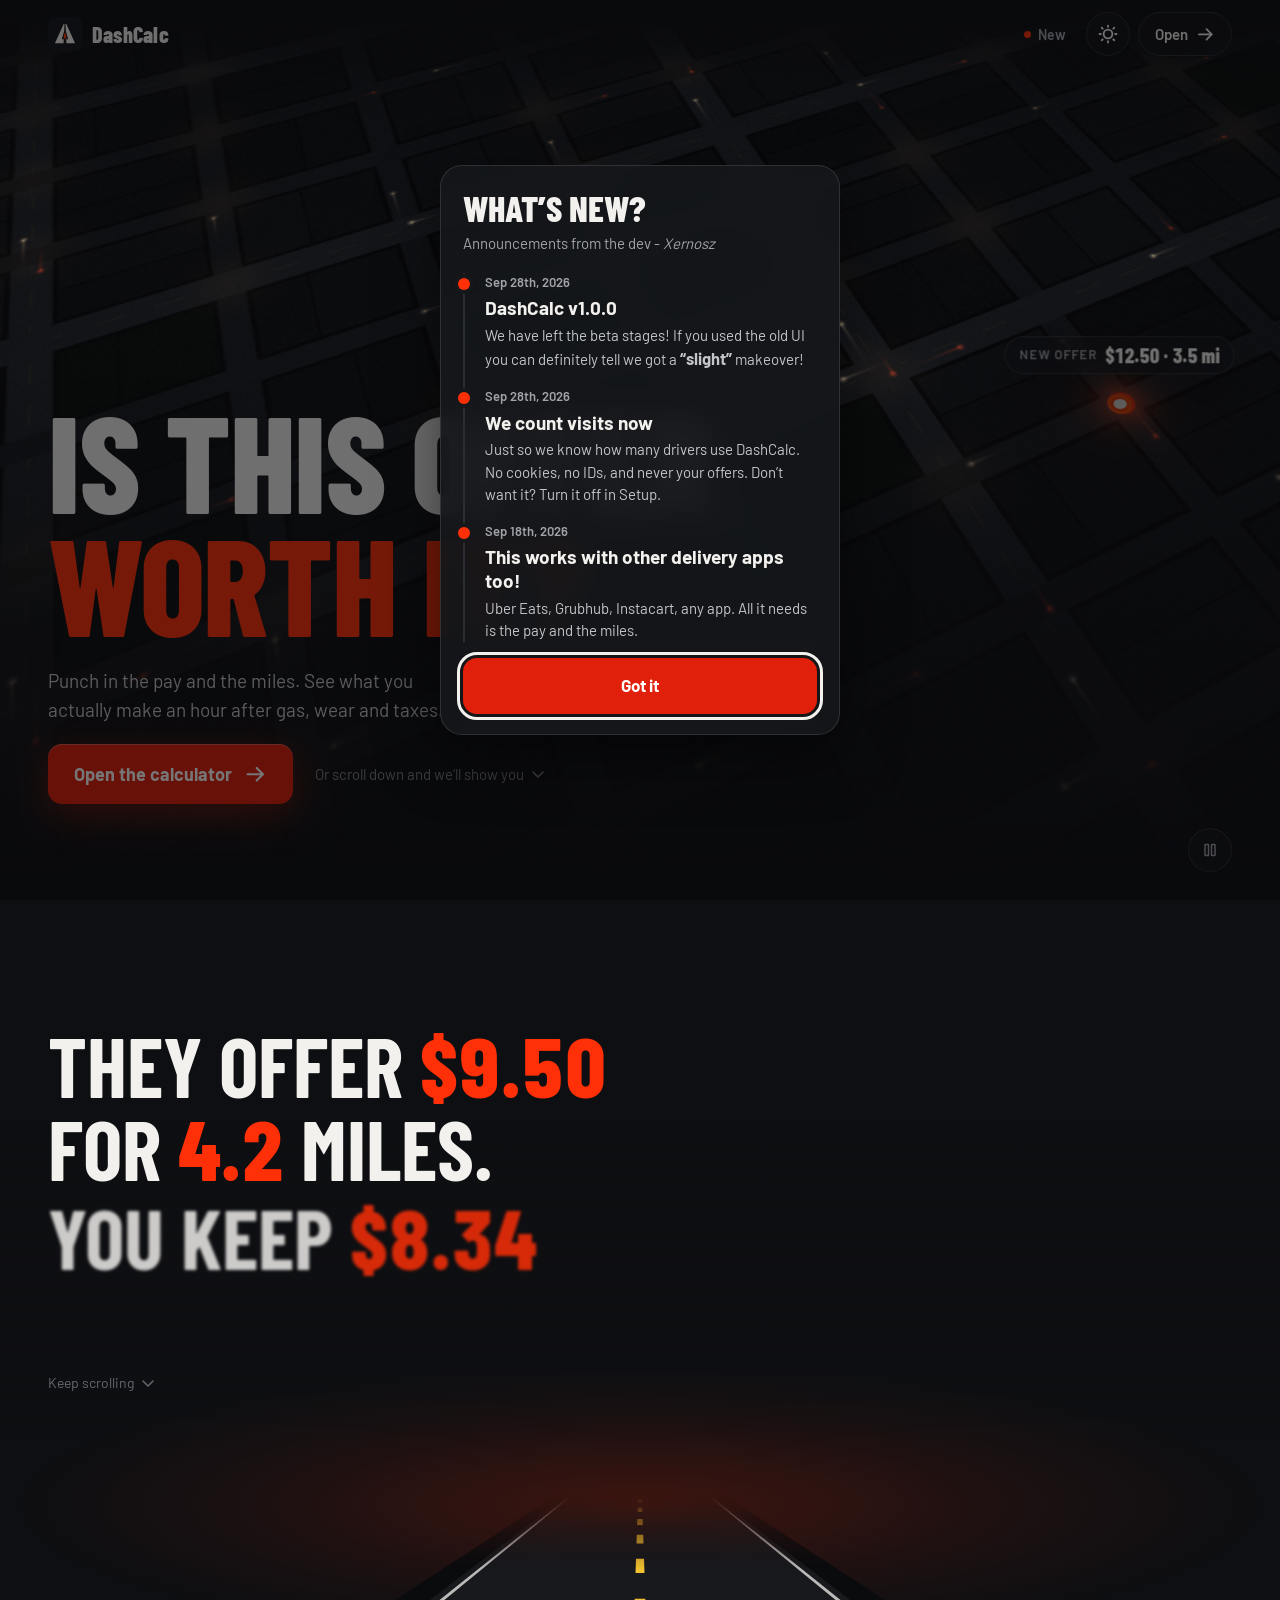
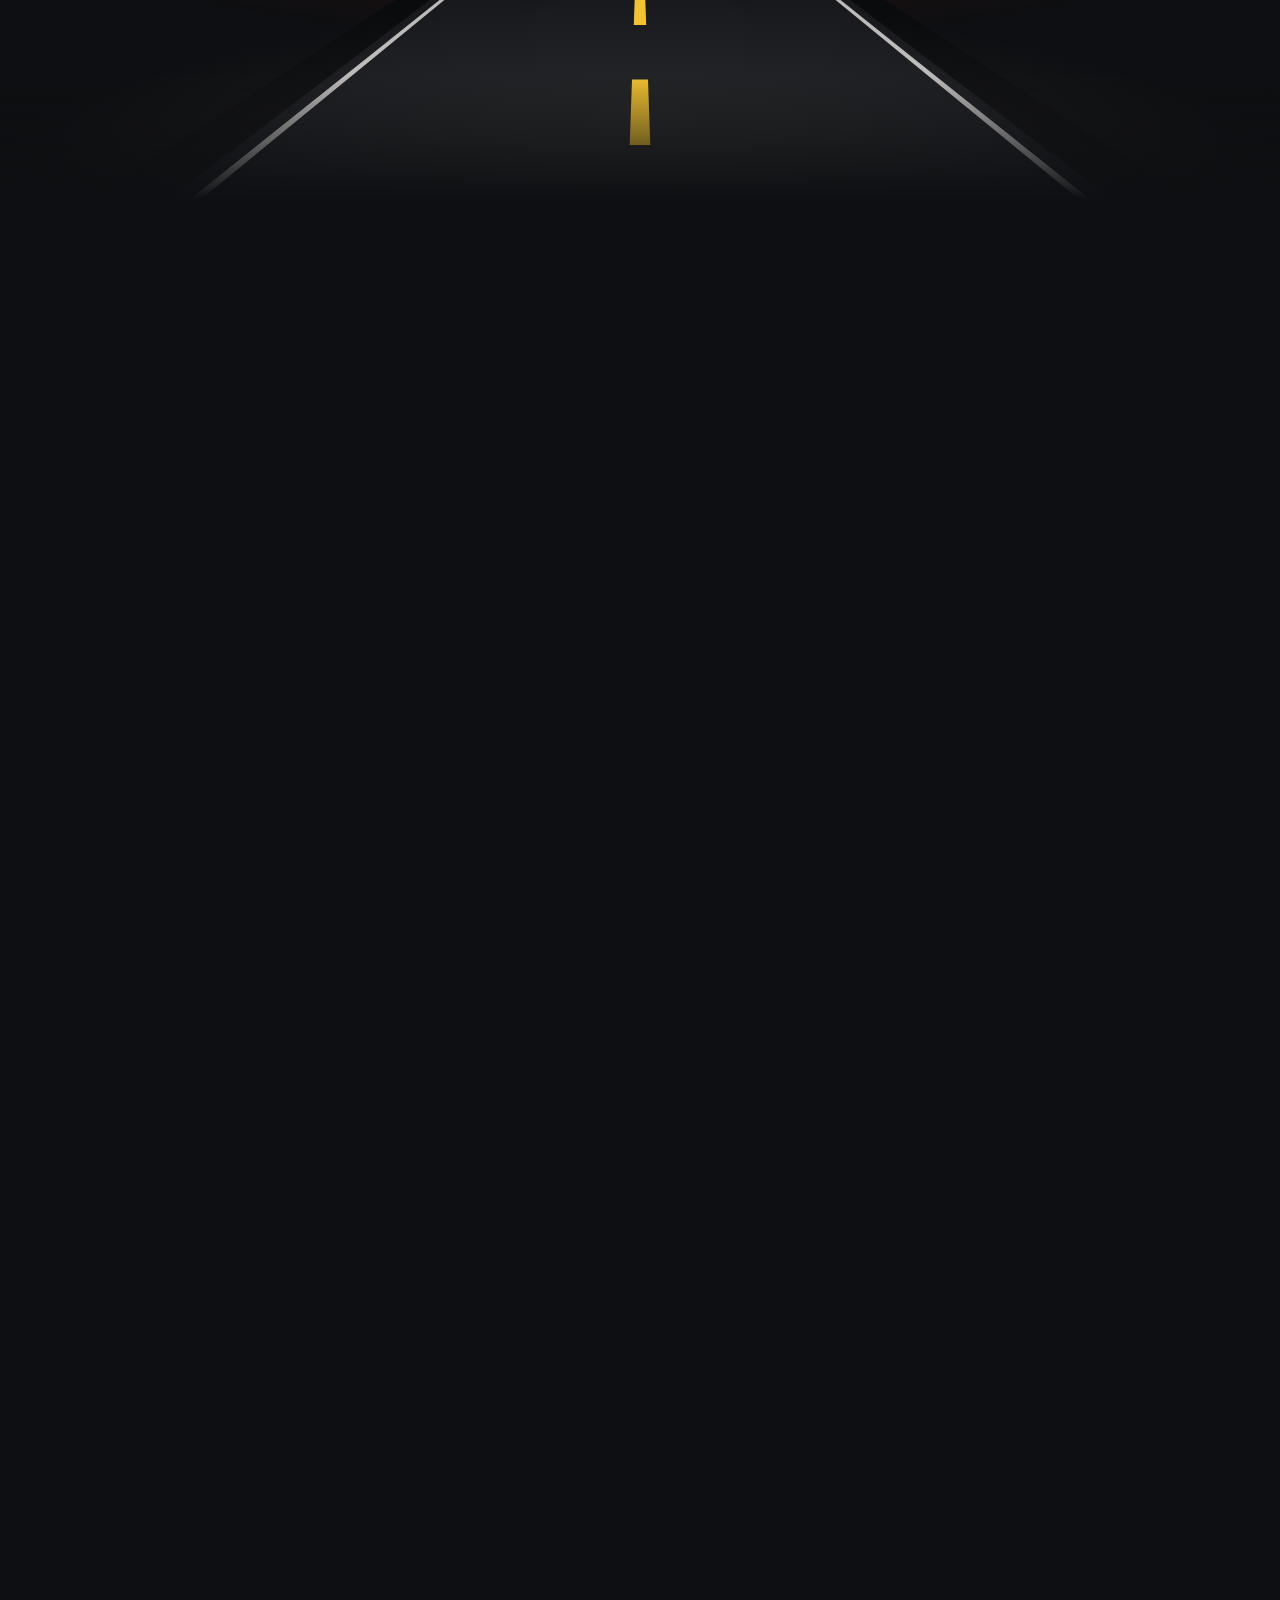
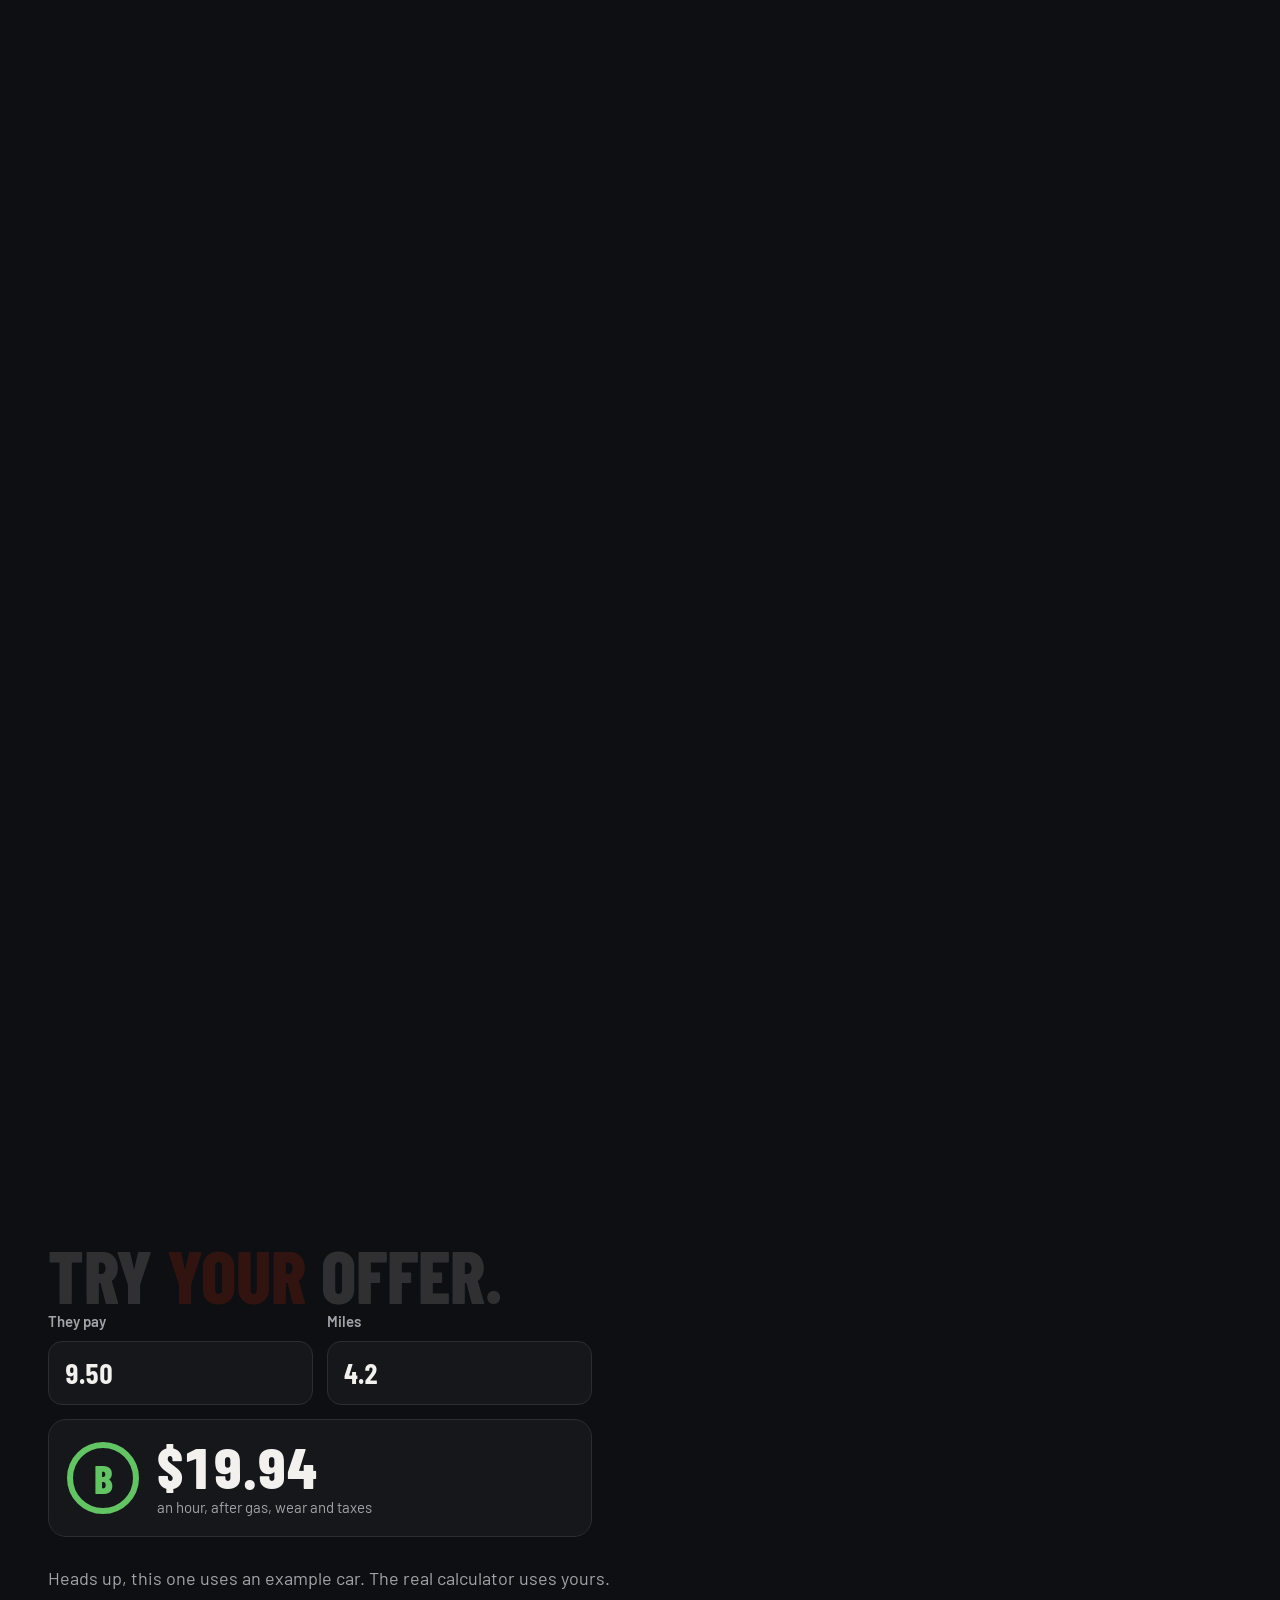
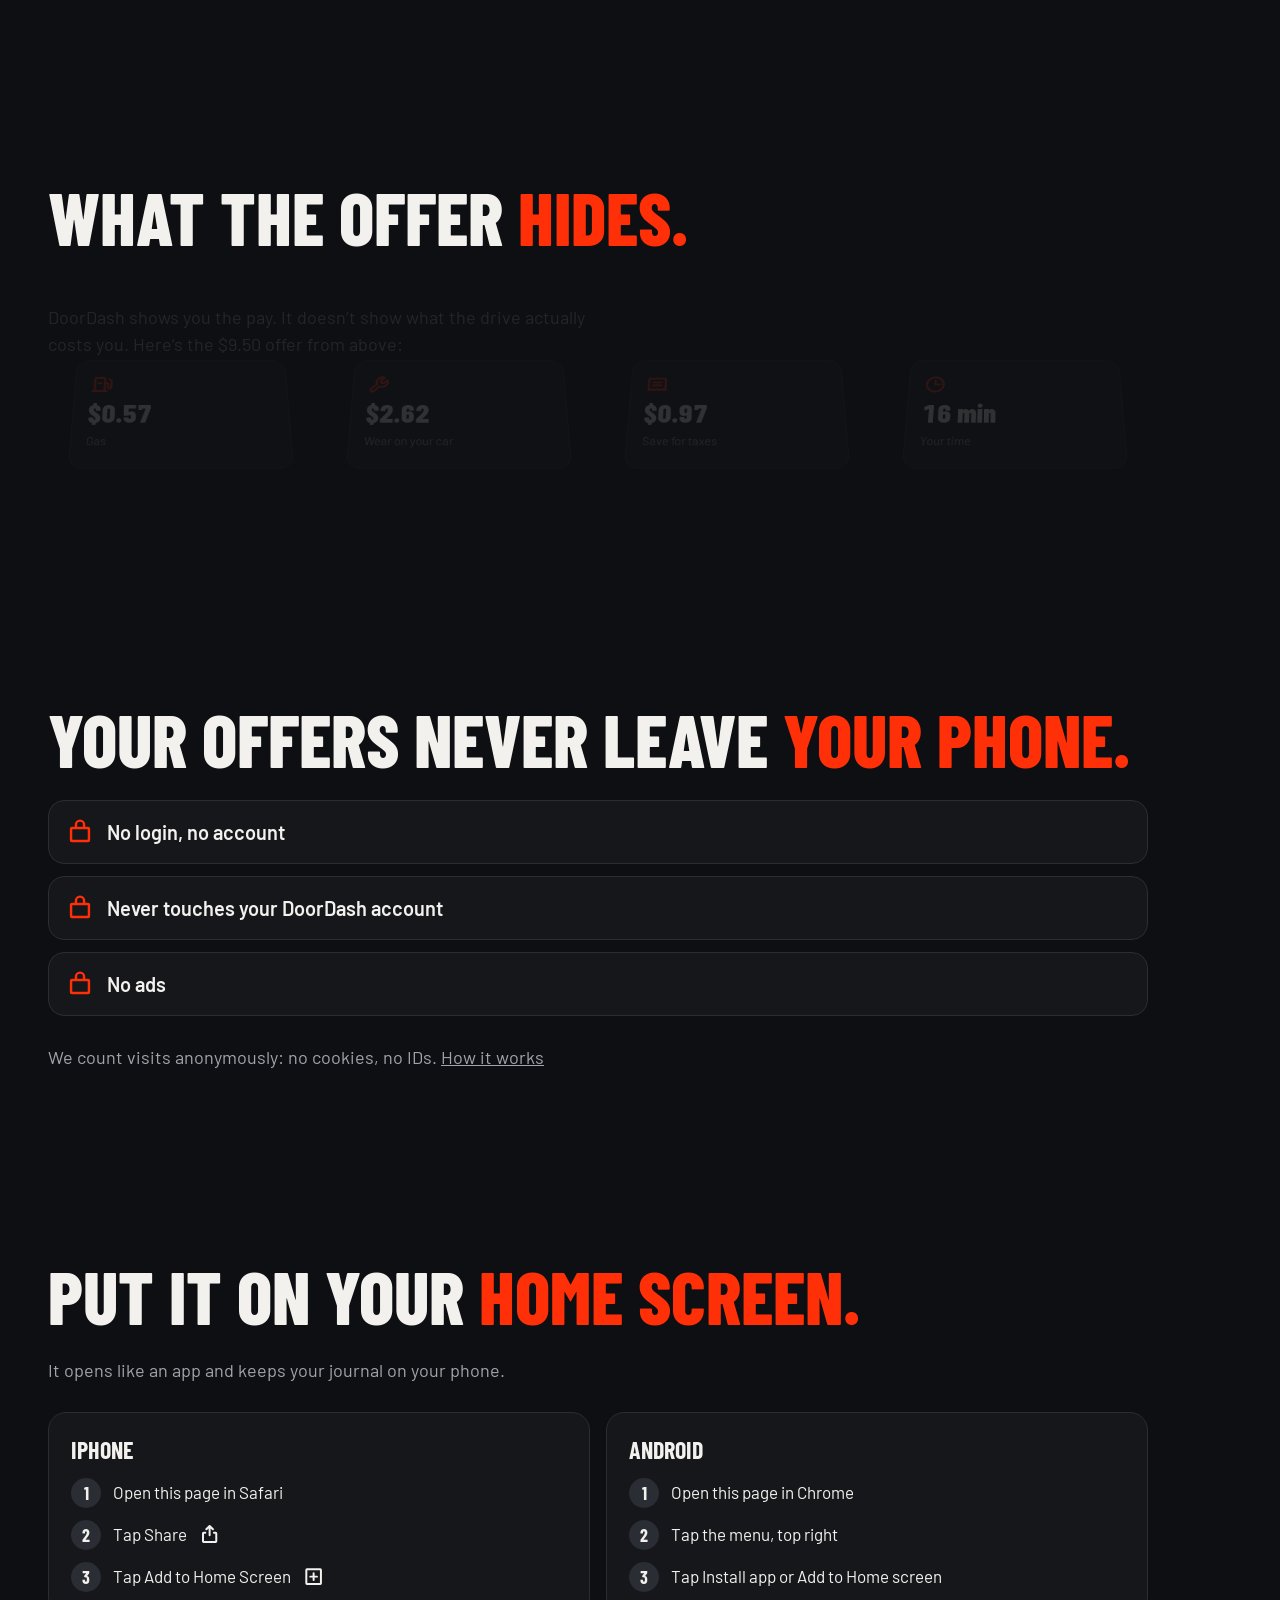
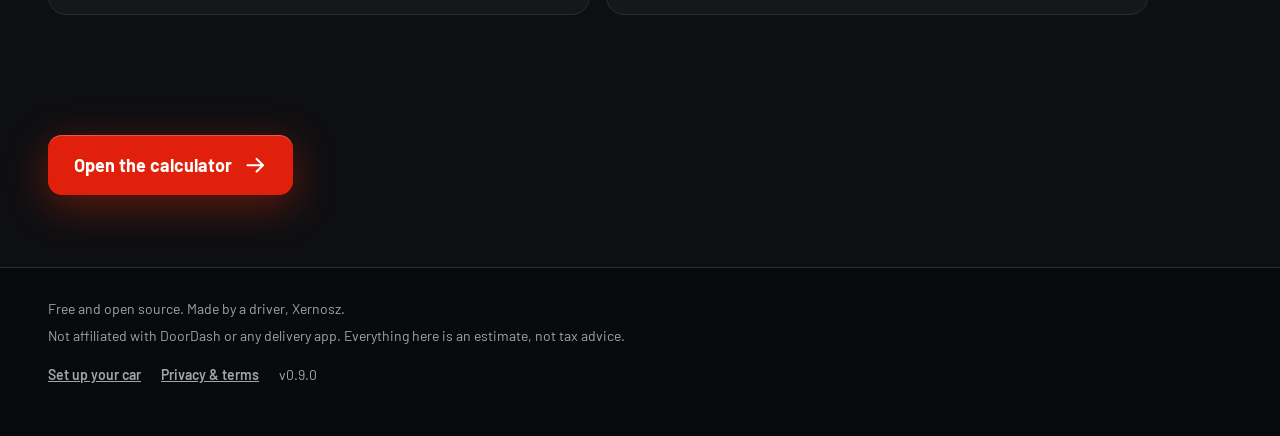
==== commit 1faa61b7: "Added the new front page" ====
--- a/index.html
+++ b/index.html
@@ -1,16 +1,1478 @@
 <!DOCTYPE html>
-<html lang="en">
+<html lang="en" data-theme="night">
 
 <head>
   <meta charset="UTF-8">
-  <meta http-equiv="Content-Security-Policy" content="default-src 'self'; style-src 'self' 'unsafe-inline'; object-src 'none'; base-uri 'none'">
-  <meta http-equiv="refresh" content="0; url=setup.html">
-  <meta name="viewport" content="width=device-width, initial-scale=1">
-  <title>DashCalc</title>
+  <meta http-equiv="Content-Security-Policy"
+    content="default-src 'self'; style-src 'self' 'unsafe-inline'; img-src 'self' https://dashcalc.goatcounter.com; object-src 'none'; base-uri 'none'">
+  <meta name="viewport" content="width=device-width, initial-scale=1, viewport-fit=cover">
+  <meta name="description"
+    content="Type in a DoorDash offer and see what it really pays an hour after gas, wear, and taxes.">
+  <meta name="theme-color" content="#0E0F12">
+  <title>DashCalc &middot; Is this offer worth it?</title>
+  <link rel="icon" href="icons/favicon.svg" type="image/svg+xml">
+  <link rel="icon" href="icons/favicon.ico" sizes="32x32">
+  <link rel="apple-touch-icon" href="icons/apple-touch-icon.png">
+  <link rel="preload" href="fonts/barlow-condensed-800.woff2" as="font" type="font/woff2" crossorigin>
+  <link rel="preload" href="fonts/barlow-400.woff2" as="font" type="font/woff2" crossorigin>
+  <script src="version.js"></script>
+  <script src="theme.js?v=3"></script>
+
+  <style>
+    @font-face {
+      font-family: "Barlow";
+      src: url("fonts/barlow-400.woff2") format("woff2");
+      font-weight: 400;
+      font-display: swap;
+    }
+
+    @font-face {
+      font-family: "Barlow";
+      src: url("fonts/barlow-600.woff2") format("woff2");
+      font-weight: 600;
+      font-display: swap;
+    }
+
+    @font-face {
+      font-family: "Barlow";
+      src: url("fonts/barlow-700.woff2") format("woff2");
+      font-weight: 700;
+      font-display: swap;
+    }
+
+    @font-face {
+      font-family: "Barlow Condensed";
+      src: url("fonts/barlow-condensed-700.woff2") format("woff2");
+      font-weight: 700;
+      font-display: swap;
+    }
+
+    @font-face {
+      font-family: "Barlow Condensed";
+      src: url("fonts/barlow-condensed-800.woff2") format("woff2");
+      font-weight: 800;
+      font-display: swap;
+    }
+
+    :root {
+      color-scheme: dark;
+      --bg: #0E0F12;
+      --bg-2: #15171B;
+      --deep: #08090B;
+      --line: #2A2D33;
+      --paint: #F3F1EE;
+      --soft: #C4C5CA;
+      --dim: #A2A4AB;
+      --red: #FF3008;
+      --red-btn: #E0200A;
+      --red-glow: rgba(255, 48, 8, 0.35);
+      --gold: #FFC21A;
+      --grade-a: #3FBF89;
+      --grade-b: #63C463;
+      --grade-c: #E0A93C;
+      --grade-d: #E8834A;
+      --grade-f: #E96A5E;
+      --glass: rgba(21, 23, 27, 0.6);
+      --card-solid: rgba(21, 23, 27, 0.92);
+      --glass-line: rgba(243, 241, 238, 0.12);
+      --bar-fade: rgba(14, 15, 18, 0.92);
+      --hero-glow: rgba(255, 48, 8, 0.26);
+      --shade-top: rgba(14, 15, 18, 0.55);
+      --shade-mid: rgba(14, 15, 18, 0.7);
+      --haze: rgba(255, 48, 8, 0.2);
+      --haze-2: rgba(255, 48, 8, 0.05);
+      --road: #17191D;
+      --road-side: #0A0B0D;
+      --road-line: rgba(243, 241, 238, 0.75);
+      --road-light: rgba(255, 236, 214, 0.12);
+      --dash: #F2C230;
+      --card-shadow: 0 20px 60px rgba(0, 0, 0, 0.5);
+      --display: "Barlow Condensed", "Arial Narrow", system-ui, sans-serif;
+      --body: "Barlow", system-ui, -apple-system, "Segoe UI", sans-serif;
+      --gutter: clamp(18px, 5vw, 48px);
+      --ease-out: cubic-bezier(.16, 1, .3, 1);
+    }
+
+    :root[data-theme="day"] {
+      color-scheme: light;
+      --bg: #D5D8DC;
+      --bg-2: #E1E4E7;
+      --deep: #CBCFD4;
+      --line: #B7BCC3;
+      --paint: #121417;
+      --soft: #2E3238;
+      --dim: #474C54;
+      --red: #D8260B;
+      --red-btn: #D8260B;
+      --red-glow: rgba(216, 38, 11, 0.22);
+      --gold: #8A6A00;
+      --grade-a: #0B5E3C;
+      --grade-b: #28702A;
+      --grade-c: #7A5800;
+      --grade-d: #9C4A14;
+      --grade-f: #962018;
+      --glass: rgba(225, 228, 231, 0.72);
+      --card-solid: rgba(225, 228, 231, 0.94);
+      --glass-line: rgba(18, 20, 23, 0.1);
+      --bar-fade: rgba(213, 216, 220, 0.92);
+      --hero-glow: rgba(216, 38, 11, 0.14);
+      --shade-top: rgba(213, 216, 220, 0.5);
+      --shade-mid: rgba(213, 216, 220, 0.72);
+      --haze: rgba(255, 170, 90, 0.28);
+      --haze-2: rgba(255, 170, 90, 0.08);
+      --road: #4A4E55;
+      --road-side: #3A3D42;
+      --road-line: rgba(245, 245, 245, 0.9);
+      --road-light: rgba(255, 255, 255, 0.06);
+      --dash: #E8B400;
+      --card-shadow: 0 16px 40px rgba(40, 44, 50, 0.18);
+    }
+
+    * {
+      box-sizing: border-box;
+      margin: 0;
+      padding: 0;
+    }
+
+    html {
+      background: var(--bg);
+      -webkit-text-size-adjust: 100%;
+    }
+
+    body {
+      background: var(--bg);
+      color: var(--paint);
+      font-family: var(--body);
+      font-size: 1.0625rem;
+      line-height: 1.5;
+      -webkit-font-smoothing: antialiased;
+      overflow-x: clip;
+    }
+
+    ::selection {
+      background: var(--red);
+      color: #FFFFFF;
+    }
+
+    a {
+      color: inherit;
+    }
+
+    button,
+    input {
+      font: inherit;
+      color: inherit;
+    }
+
+    a,
+    button,
+    input {
+      -webkit-tap-highlight-color: transparent;
+      touch-action: manipulation;
+    }
+
+    .skip {
+      position: absolute;
+      top: 10px;
+      left: 10px;
+      z-index: 50;
+      padding: 12px 18px;
+      border-radius: 14px;
+      background: var(--paint);
+      color: var(--bg);
+      font-weight: 700;
+      transform: translateY(-200%);
+    }
+
+    .skip:focus {
+      transform: none;
+    }
+
+    button {
+      cursor: pointer;
+      background: none;
+      border: 0;
+    }
+
+    .icon {
+      width: 1.25em;
+      height: 1.25em;
+      flex: none;
+    }
+
+    :focus-visible {
+      outline: 3px solid var(--paint);
+      outline-offset: 3px;
+    }
+
+    .progress {
+      position: fixed;
+      top: 0;
+      left: 0;
+      right: 0;
+      height: 3px;
+      z-index: 20;
+      background: linear-gradient(90deg, #B81E02, var(--red) 60%, #FF7A3D);
+      transform-origin: 0 50%;
+      transform: scaleX(var(--page, 0));
+    }
+
+    .bar {
+      position: fixed;
+      top: 0;
+      left: 0;
+      right: 0;
+      z-index: 10;
+      display: flex;
+      align-items: center;
+      justify-content: space-between;
+      gap: 12px;
+      padding: calc(12px + env(safe-area-inset-top, 0px)) var(--gutter) 12px;
+      background: linear-gradient(var(--bar-fade) 30%, transparent);
+    }
+
+    .brand {
+      display: flex;
+      align-items: center;
+      gap: 10px;
+      min-height: 44px;
+      font: 800 1.375rem/1 var(--display);
+      letter-spacing: 0.01em;
+      text-decoration: none;
+    }
+
+    .brand img {
+      width: 34px;
+      height: 34px;
+    }
+
+    .bar__right {
+      display: flex;
+      align-items: center;
+      gap: 8px;
+    }
+
+    .bar__go,
+    .theme-toggle {
+      display: inline-flex;
+      align-items: center;
+      justify-content: center;
+      gap: 8px;
+      min-height: 44px;
+      border: 1px solid var(--line);
+      border-radius: 999px;
+      background: var(--glass);
+      -webkit-backdrop-filter: blur(10px);
+      backdrop-filter: blur(10px);
+      font-weight: 600;
+      font-size: 0.9375rem;
+      text-decoration: none;
+      transition: border-color 200ms, background-color 200ms;
+    }
+
+    .bar__go {
+      padding: 0 16px;
+    }
+
+    .bar__go:hover,
+    .theme-toggle:hover {
+      border-color: var(--red);
+    }
+
+    .theme-toggle {
+      width: 44px;
+    }
+
+    .news-open {
+      display: inline-flex;
+      align-items: center;
+      gap: 7px;
+      min-height: 44px;
+      padding: 0 12px;
+      color: var(--dim);
+      font-size: 0.875rem;
+      font-weight: 600;
+      border-radius: 999px;
+      transition: color 200ms;
+    }
+
+    .news-open:hover {
+      color: var(--paint);
+    }
+
+    .news-open[data-unread]::before {
+      content: "";
+      width: 7px;
+      height: 7px;
+      border-radius: 50%;
+      background: var(--red);
+    }
+
+    .theme-toggle .icon {
+      width: 20px;
+      height: 20px;
+    }
+
+    .theme-toggle__moon {
+      display: none;
+    }
+
+    :root[data-theme="day"] .theme-toggle__sun {
+      display: none;
+    }
+
+    :root[data-theme="day"] .theme-toggle__moon {
+      display: block;
+    }
+
+    .hero {
+      position: relative;
+      min-height: 100svh;
+      display: grid;
+      align-items: end;
+      isolation: isolate;
+      overflow: hidden;
+      padding: 120px var(--gutter) calc(96px + env(safe-area-inset-bottom, 0px));
+      background: radial-gradient(80% 55% at 50% 36%, var(--hero-glow), transparent 70%), var(--bg);
+    }
+
+    .hero__map {
+      position: absolute;
+      inset: 0;
+      width: 100%;
+      height: 100%;
+      z-index: -2;
+      opacity: 0;
+      transition: opacity 1200ms ease;
+    }
+
+    .hero__map.is-on {
+      opacity: 1;
+    }
+
+    .hero__shade {
+      position: absolute;
+      inset: 0;
+      z-index: -1;
+      pointer-events: none;
+      background: linear-gradient(180deg, var(--shade-top) 0%, transparent 18%, transparent 42%, var(--shade-mid) 70%, var(--bg) 99%);
+    }
+
+    .hero__pause {
+      position: absolute;
+      right: var(--gutter);
+      bottom: calc(28px + env(safe-area-inset-bottom, 0px));
+      z-index: 1;
+      display: grid;
+      place-items: center;
+      width: 44px;
+      height: 44px;
+      border: 1px solid var(--glass-line);
+      border-radius: 50%;
+      background: var(--glass);
+      color: var(--dim);
+      -webkit-backdrop-filter: blur(10px);
+      backdrop-filter: blur(10px);
+      transition: color 200ms, border-color 200ms;
+    }
+
+    .hero__pause[hidden] {
+      display: none;
+    }
+
+    .hero__pause:hover {
+      color: var(--paint);
+      border-color: var(--line);
+    }
+
+    .hero__pause .icon {
+      width: 16px;
+      height: 16px;
+    }
+
+    .hero__play-icon,
+    .hero__pause[aria-pressed="true"] .hero__pause-icon {
+      display: none;
+    }
+
+    .hero__pause[aria-pressed="true"] .hero__play-icon {
+      display: block;
+    }
+
+    .hero__copy {
+      position: relative;
+      display: grid;
+      gap: 20px;
+      max-width: 58rem;
+    }
+
+    .hero h1 {
+      font: 800 clamp(3.6rem, 16vw, 8.5rem)/0.86 var(--display);
+      text-transform: uppercase;
+      letter-spacing: -0.01em;
+    }
+
+    .hero h1 .hero__line {
+      display: block;
+      padding-bottom: 0.04em;
+    }
+
+    .hero h1 .hero__line>span {
+      display: block;
+    }
+
+    .hero h1 em {
+      font-style: normal;
+      color: var(--red);
+    }
+
+    .hero p {
+      color: var(--soft);
+      font-size: 1.1875rem;
+      max-width: 27rem;
+      text-wrap: pretty;
+    }
+
+    .rider {
+      position: absolute;
+      left: 0;
+      top: 0;
+      z-index: 0;
+      pointer-events: none;
+      will-change: transform;
+    }
+
+    .chip {
+      position: absolute;
+      left: 0;
+      bottom: 30px;
+      display: flex;
+      align-items: center;
+      gap: 8px;
+      white-space: nowrap;
+      padding: 8px 14px;
+      border-radius: 999px;
+      font-size: 0.9375rem;
+      font-weight: 600;
+      background: var(--glass);
+      border: 1px solid var(--glass-line);
+      -webkit-backdrop-filter: blur(10px);
+      backdrop-filter: blur(10px);
+      box-shadow: var(--card-shadow);
+      translate: -50% 0;
+      opacity: 0;
+      transform: translateY(10px) scale(0.9);
+      transition: opacity 320ms ease, transform 360ms ease;
+    }
+
+    .chip.is-on {
+      opacity: 1;
+      transform: none;
+      transition: opacity 380ms ease, transform 560ms cubic-bezier(.2, 1.4, .35, 1);
+    }
+
+    .chip b {
+      font: 800 1.25rem/1 var(--display);
+      font-variant-numeric: tabular-nums;
+    }
+
+    .chip__label {
+      color: var(--dim);
+      font-size: 0.8125rem;
+      text-transform: uppercase;
+      letter-spacing: 0.08em;
+    }
+
+    .chip__grade {
+      width: 30px;
+      height: 30px;
+      border-radius: 50%;
+      display: grid;
+      place-items: center;
+      border: 3px solid var(--g);
+      color: var(--g);
+      font: 800 1.125rem/1 var(--display);
+    }
+
+    .chip__unit {
+      color: var(--dim);
+      font-size: 0.875rem;
+    }
+
+    .cta {
+      justify-self: start;
+      display: inline-flex;
+      align-items: center;
+      gap: 12px;
+      min-height: 60px;
+      padding: 0 26px;
+      background: var(--red-btn);
+      color: #FFFFFF;
+      border-radius: 14px;
+      font-weight: 700;
+      font-size: 1.125rem;
+      text-decoration: none;
+      box-shadow: 0 10px 40px var(--red-glow), inset 0 1px 0 rgba(255, 255, 255, 0.25);
+      transition: transform 160ms var(--ease-out), box-shadow 300ms;
+    }
+
+    .cta .icon {
+      transition: transform 300ms var(--ease-out);
+    }
+
+    .cta:hover .icon {
+      transform: translateX(4px);
+    }
+
+    .cta:active {
+      transform: scale(0.97);
+    }
+
+    .hero__go {
+      display: flex;
+      flex-wrap: wrap;
+      align-items: center;
+      gap: 10px 22px;
+    }
+
+    .more {
+      display: inline-flex;
+      align-items: center;
+      gap: 6px;
+      min-height: 44px;
+      color: var(--dim);
+      font-size: 0.9375rem;
+      text-decoration: none;
+      opacity: 0.75;
+      transition: opacity 200ms;
+    }
+
+    .more:hover {
+      opacity: 1;
+    }
+
+    .more .icon,
+    .drive__hint .icon {
+      width: 16px;
+      height: 16px;
+    }
+
+    .drive {
+      position: relative;
+      height: 380svh;
+      --drive: 1;
+    }
+
+    .drive__stage {
+      --horizon: 60%;
+      position: sticky;
+      top: 0;
+      height: 100svh;
+      overflow: hidden;
+      isolation: isolate;
+      display: grid;
+      align-content: start;
+      padding: max(96px, 14svh) var(--gutter) 32px;
+    }
+
+    .road {
+      position: absolute;
+      inset: 0;
+      z-index: -1;
+      pointer-events: none;
+      --far: calc(var(--horizon) + (100% - var(--horizon)) * 0.18);
+    }
+
+    .road::before {
+      content: "";
+      position: absolute;
+      left: -20%;
+      right: -20%;
+      top: calc(var(--far) - 22%);
+      height: 44%;
+      background: radial-gradient(50% 50% at 50% 50%, var(--haze), var(--haze-2) 45%, transparent 70%);
+    }
+
+    .road::after {
+      content: "";
+      position: absolute;
+      left: 0;
+      right: 0;
+      top: 0;
+      height: var(--horizon);
+      background: linear-gradient(var(--bg) 40%, transparent);
+    }
+
+    .drive__stage::after {
+      content: "";
+      position: absolute;
+      left: 0;
+      right: 0;
+      bottom: 0;
+      height: 14%;
+      z-index: -1;
+      pointer-events: none;
+      background: linear-gradient(transparent, var(--bg));
+    }
+
+    .road__svg {
+      position: absolute;
+      inset: 0;
+      width: 100%;
+      height: 100%;
+    }
+
+    .road__shoulder {
+      fill: var(--road-side);
+    }
+
+    .road__lane {
+      fill: var(--road);
+    }
+
+    .road__light {
+      fill: url(#road-glow);
+    }
+
+    .road__glow-in {
+      stop-color: var(--road-light);
+    }
+
+    .road__glow-out {
+      stop-color: var(--road-light);
+      stop-opacity: 0;
+    }
+
+    .road__edges {
+      fill: var(--road-line);
+    }
+
+    .road__dashes {
+      fill: var(--dash);
+    }
+
+    .lines {
+      position: relative;
+      display: grid;
+      gap: 4px;
+      font: 700 clamp(2.4rem, 11vw, 5.2rem)/0.95 var(--display);
+      text-transform: uppercase;
+    }
+
+    .lines>span {
+      display: block;
+    }
+
+    .drive__hint {
+      display: flex;
+      align-items: center;
+      gap: 6px;
+      margin-top: 18px;
+      color: var(--dim);
+      font-size: 0.875rem;
+      opacity: 0.6;
+    }
+
+    .lines .num {
+      font-weight: 800;
+      color: var(--red);
+      font-variant-numeric: tabular-nums;
+    }
+
+    .stamp {
+      position: absolute;
+      left: 50%;
+      top: calc(var(--horizon) + 3svh);
+      translate: -50% 0;
+      width: max-content;
+      max-width: calc(100% - 2 * var(--gutter));
+      display: flex;
+      align-items: center;
+      gap: 16px;
+      padding: 14px 22px 14px 14px;
+      border: 1px solid var(--line);
+      border-radius: 20px;
+      background: var(--card-solid);
+      -webkit-backdrop-filter: blur(12px);
+      backdrop-filter: blur(12px);
+      box-shadow: var(--card-shadow);
+      transform-origin: 50% 0;
+    }
+
+    .stamp__badge {
+      position: relative;
+      width: 72px;
+      height: 72px;
+      display: grid;
+      place-items: center;
+      flex: none;
+      border-radius: 50%;
+    }
+
+    .stamp__badge svg {
+      position: absolute;
+      inset: 0;
+      rotate: -90deg;
+    }
+
+    .stamp__badge circle {
+      fill: none;
+      stroke-width: 7;
+      stroke-linecap: round;
+    }
+
+    .stamp__track {
+      stroke: var(--line);
+    }
+
+    .stamp__fill {
+      stroke: var(--g);
+    }
+
+    .stamp__grade {
+      font: 800 2.5rem/1 var(--display);
+      color: var(--g);
+    }
+
+    .stamp__text {
+      font-weight: 600;
+      font-size: 1.0625rem;
+    }
+
+    .stamp__text b {
+      display: block;
+      font: 800 2.1rem/1 var(--display);
+      font-variant-numeric: tabular-nums;
+    }
+
+    .stamp__text small {
+      display: block;
+      color: var(--dim);
+      font-weight: 400;
+      font-size: 0.875rem;
+      margin-top: 4px;
+    }
+
+    .block {
+      padding: 96px var(--gutter);
+      display: grid;
+      gap: 28px;
+      max-width: calc(1100px + 2 * var(--gutter));
+    }
+
+    .block h2 {
+      font: 800 clamp(2.6rem, 10vw, 4.6rem)/0.9 var(--display);
+      text-transform: uppercase;
+      text-wrap: balance;
+    }
+
+    .block h2 em {
+      font-style: normal;
+      color: var(--red);
+    }
+
+    .block>p {
+      color: var(--dim);
+      max-width: 36rem;
+      font-size: 1.125rem;
+    }
+
+    .try {
+      display: grid;
+      gap: 14px;
+      grid-template-columns: 1fr 1fr;
+      max-width: 34rem;
+    }
+
+    .field {
+      display: grid;
+      gap: 8px;
+    }
+
+    .field label {
+      font-weight: 600;
+      font-size: 0.9375rem;
+      color: var(--dim);
+    }
+
+    .field input {
+      width: 100%;
+      height: 64px;
+      padding: 0 16px;
+      border-radius: 14px;
+      border: 1px solid var(--line);
+      background: var(--bg-2);
+      font: 700 1.75rem var(--display);
+      font-variant-numeric: tabular-nums;
+      transition: border-color 200ms;
+    }
+
+    .field input:focus {
+      border-color: var(--red);
+      box-shadow: 0 0 0 3px var(--red-glow);
+      outline: none;
+    }
+
+    .result {
+      grid-column: 1 / -1;
+      display: flex;
+      align-items: center;
+      gap: 18px;
+      padding: 18px;
+      border-radius: 18px;
+      border: 1px solid var(--line);
+      background: var(--bg-2);
+    }
+
+    .result__grade {
+      width: 72px;
+      height: 72px;
+      border-radius: 50%;
+      display: grid;
+      place-items: center;
+      border: 6px solid var(--g);
+      color: var(--g);
+      font: 800 2.5rem var(--display);
+      flex: none;
+      transition: border-color 200ms, color 200ms;
+    }
+
+    .result__big {
+      font: 800 clamp(2.6rem, 11vw, 3.6rem)/1 var(--display);
+      font-variant-numeric: tabular-nums;
+    }
+
+    .result__sub {
+      color: var(--dim);
+      font-size: 0.9375rem;
+    }
+
+    .note {
+      color: var(--dim);
+      font-size: 0.875rem;
+    }
+
+    .costs {
+      display: grid;
+      grid-template-columns: repeat(2, 1fr);
+      gap: 12px;
+    }
+
+    .cost {
+      display: grid;
+      gap: 10px;
+      padding: 22px 18px 24px;
+      border: 1px solid var(--line);
+      border-radius: 18px;
+      background: var(--bg-2);
+    }
+
+    .cost .icon {
+      width: 28px;
+      height: 28px;
+      color: var(--red);
+    }
+
+    .cost b {
+      font: 800 2.2rem/1 var(--display);
+      font-variant-numeric: tabular-nums;
+    }
+
+    .cost span {
+      color: var(--dim);
+      font-size: 0.9375rem;
+    }
+
+    @media (min-width: 760px) {
+      .costs {
+        grid-template-columns: repeat(4, 1fr);
+      }
+    }
+
+    .private {
+      display: grid;
+      gap: 12px;
+      list-style: none;
+    }
+
+    .private li {
+      display: flex;
+      gap: 14px;
+      align-items: center;
+      font-size: 1.25rem;
+      font-weight: 600;
+      padding: 16px 18px;
+      border: 1px solid var(--line);
+      border-radius: 16px;
+      background: var(--bg-2);
+    }
+
+    .private .icon {
+      color: var(--red);
+      width: 26px;
+      height: 26px;
+    }
+
+    .install {
+      display: grid;
+      gap: 16px;
+    }
+
+    @media (min-width: 760px) {
+      .install {
+        grid-template-columns: 1fr 1fr;
+      }
+    }
+
+    .phone {
+      border: 1px solid var(--line);
+      border-radius: 18px;
+      padding: 22px;
+      display: grid;
+      gap: 14px;
+      background: var(--bg-2);
+    }
+
+    .phone h3 {
+      font: 700 1.5rem var(--display);
+      text-transform: uppercase;
+    }
+
+    .phone ol {
+      list-style: none;
+      display: grid;
+      gap: 12px;
+      counter-reset: s;
+    }
+
+    .phone li {
+      display: flex;
+      gap: 12px;
+      align-items: center;
+      counter-increment: s;
+    }
+
+    .phone li::before {
+      content: counter(s);
+      font: 700 1.125rem var(--display);
+      width: 30px;
+      height: 30px;
+      border-radius: 50%;
+      display: grid;
+      place-items: center;
+      background: var(--line);
+      flex: none;
+    }
+
+    .end {
+      padding-top: 24px;
+      padding-bottom: 72px;
+    }
+
+    .foot {
+      padding: 30px var(--gutter) calc(40px + env(safe-area-inset-bottom, 0px));
+      color: var(--dim);
+      font-size: 0.875rem;
+      border-top: 1px solid var(--line);
+      display: grid;
+      gap: 6px;
+      background: var(--deep);
+    }
+
+    .foot a {
+      font-weight: 600;
+    }
+
+    .foot__links {
+      display: flex;
+      flex-wrap: wrap;
+      gap: 0 20px;
+    }
+
+    .foot__links a {
+      display: inline-flex;
+      align-items: center;
+      min-height: 44px;
+    }
+
+    .foot .app-version {
+      font-weight: 400;
+      text-decoration: none;
+    }
+
+    .news {
+      width: min(400px, calc(100% - 32px));
+      max-height: calc(100svh - 32px);
+      margin: auto;
+      padding: 24px 22px 0;
+      border: 1px solid var(--glass-line);
+      border-radius: 22px;
+      background: var(--card-solid);
+      color: var(--paint);
+      -webkit-backdrop-filter: blur(14px);
+      backdrop-filter: blur(14px);
+      box-shadow: var(--card-shadow);
+    }
+
+    .news::backdrop {
+      background: rgba(6, 7, 9, 0.55);
+    }
+
+    .news h2 {
+      font: 800 2.25rem/1 var(--display);
+      text-transform: uppercase;
+    }
+
+    .news__from {
+      margin-top: 6px;
+      color: var(--dim);
+      font-size: 0.9375rem;
+    }
+
+    .news__list {
+      list-style: none;
+      display: grid;
+      gap: 16px;
+      margin: 18px 0 0;
+      padding-left: 20px;
+      border-left: 2px solid var(--line);
+    }
+
+    .news__list li {
+      position: relative;
+      display: grid;
+      gap: 4px;
+    }
+
+    .news__list li::before {
+      content: "";
+      position: absolute;
+      left: -27px;
+      top: 5px;
+      width: 12px;
+      height: 12px;
+      border-radius: 50%;
+      background: var(--red);
+      box-shadow: 0 0 0 4px var(--bg-2);
+    }
+
+    .news__list time {
+      color: var(--dim);
+      font-size: 0.8125rem;
+      font-weight: 600;
+    }
+
+    .news__list h3 {
+      font-size: 1.1875rem;
+      font-weight: 700;
+      line-height: 1.25;
+    }
+
+    .news__list p {
+      color: var(--soft);
+      font-size: 0.9375rem;
+    }
+
+    .news__slight {
+      font-style: normal;
+      font-weight: 700;
+      font-size: 1.1em;
+    }
+
+    .news form {
+      position: sticky;
+      bottom: 0;
+      padding: 16px 0 20px;
+      background: var(--card-solid);
+    }
+
+    .news__ok {
+      width: 100%;
+      min-height: 56px;
+      border-radius: 14px;
+      background: var(--red-btn);
+      color: #FFFFFF;
+      font-weight: 700;
+      font-size: 1.0625rem;
+    }
+
+    .news__ok:active {
+      transform: scale(0.98);
+    }
+
+    [data-grade="A"] {
+      --g: var(--grade-a);
+    }
+
+    [data-grade="B"] {
+      --g: var(--grade-b);
+    }
+
+    [data-grade="C"] {
+      --g: var(--grade-c);
+    }
+
+    [data-grade="D"] {
+      --g: var(--grade-d);
+    }
+
+    [data-grade="F"] {
+      --g: var(--grade-f);
+    }
+
+    [data-grade="S"] {
+      --g: var(--gold);
+    }
+
+    @media (prefers-reduced-motion: no-preference) {
+      .hero h1 .hero__line>span {
+        animation: up 1100ms var(--ease-out) both;
+      }
+
+      .hero h1 .hero__line:nth-child(2)>span {
+        animation-delay: 110ms;
+      }
+
+      .hero__copy>p {
+        animation: fade 1000ms 380ms var(--ease-out) both;
+      }
+
+      .hero__go {
+        animation: fade 1000ms 500ms var(--ease-out) both;
+      }
+
+      .more .icon,
+      .drive__hint .icon {
+        animation: drop 1.8s ease-in-out infinite;
+      }
+
+      .news[open] {
+        animation: fade 500ms var(--ease-out);
+      }
+
+      .pop {
+        animation: pop 300ms cubic-bezier(.2, 1.5, .4, 1);
+      }
+    }
+
+    @media (prefers-reduced-motion: reduce) {
+
+      .chip,
+      .chip.is-on {
+        transition: none;
+      }
+    }
+
+    @keyframes up {
+      from {
+        transform: translateY(105%);
+        clip-path: inset(0 0 105% 0);
+      }
+
+      to {
+        transform: none;
+        clip-path: inset(-1em -1em -1em -1em);
+      }
+    }
+
+    @keyframes fade {
+      from {
+        opacity: 0;
+        transform: translateY(18px);
+      }
+    }
+
+    @keyframes drop {
+      50% {
+        transform: translateY(3px);
+      }
+    }
+
+    @keyframes pop {
+      from {
+        transform: scale(1.3);
+        opacity: 0.4;
+      }
+    }
+
+    .moving .lines>span {
+      --lit: clamp(0, (var(--drive) - var(--at)) / 0.1, 1);
+      opacity: var(--lit);
+      transform: translateY(calc((1 - var(--lit)) * 0.45em));
+      filter: blur(calc((1 - var(--lit)) * 10px));
+    }
+
+    .lines>span:nth-child(1) {
+      --at: -1;
+    }
+
+    .lines>span:nth-child(2) {
+      --at: 0.08;
+    }
+
+    .lines>span:nth-child(3) {
+      --at: 0.24;
+    }
+
+    .lines>span:nth-child(4) {
+      --at: 0.42;
+    }
+
+    .moving .drive__hint {
+      opacity: calc(0.6 * (1 - clamp(0, (var(--drive) - 0.4) / 0.14, 1)));
+    }
+
+    .moving .stamp {
+      --landed: clamp(0, (var(--drive) - 0.58) / 0.2, 1);
+      opacity: min(1, calc(var(--landed) * 3));
+      transform: perspective(700px) translateY(calc((1 - var(--landed)) * -4svh)) rotateX(calc((1 - var(--landed)) * 40deg)) scale(calc(0.12 + var(--landed) * 0.88));
+    }
+
+    .moving .stamp__grade {
+      scale: calc(1 + (1 - var(--landed)) * 0.8);
+    }
+
+    .moving [data-in] {
+      opacity: calc(0.15 + var(--reveal, 1) * 0.85);
+    }
+
+    .moving .tilt {
+      transform-origin: 50% 0;
+      transform: perspective(800px) rotateX(calc((1 - var(--reveal, 1)) * 34deg)) scale(calc(0.78 + var(--reveal, 1) * 0.22));
+    }
+
+    .moving .rise {
+      transform: translateY(calc((1 - var(--reveal, 1)) * 26px));
+    }
+  </style>
 </head>
 
 <body>
-  <p><a href="setup.html">Open DashCalc</a></p>
+  <a class="skip" href="#top">Skip to content</a>
+  <div class="progress" aria-hidden="true"></div>
+
+  <header class="bar">
+    <a class="brand" href="#top" translate="no"><img src="icons/favicon.svg" alt="" width="34" height="34">DashCalc</a>
+    <div class="bar__right">
+      <button class="news-open" id="news-open" type="button">New</button>
+      <button class="theme-toggle" type="button" aria-pressed="false" aria-label="Switch to Day">
+        <svg class="icon theme-toggle__sun" aria-hidden="true">
+          <use href="icons/ui.svg#sun" />
+        </svg>
+        <svg class="icon theme-toggle__moon" aria-hidden="true">
+          <use href="icons/ui.svg#moon" />
+        </svg>
+      </button>
+      <a class="bar__go" href="calculator.html">Open <svg class="icon" aria-hidden="true">
+          <use href="icons/ui.svg#arrow-right" />
+        </svg></a>
+    </div>
+  </header>
+
+  <main id="top">
+    <section class="hero">
+      <canvas class="hero__map" id="map" aria-hidden="true"></canvas>
+      <div class="rider" aria-hidden="true">
+        <div class="chip chip--offer"><span class="chip__label">New offer</span><b id="chip-offer">$9.50 &middot; 4.2 mi</b></div>
+        <div class="chip chip--verdict" data-example-grade><span class="chip__grade" id="chip-grade" data-example="grade">B</span><b id="chip-hourly" data-example="hourly">$19.94</b><span class="chip__unit">an hour</span></div>
+      </div>
+      <div class="hero__shade"></div>
+      <button class="hero__pause" id="map-pause" type="button" aria-pressed="false" aria-label="Pause the map" hidden>
+        <svg class="icon hero__pause-icon" aria-hidden="true">
+          <use href="icons/ui.svg#pause" />
+        </svg>
+        <svg class="icon hero__play-icon" aria-hidden="true">
+          <use href="icons/ui.svg#play" />
+        </svg>
+      </button>
+      <div class="hero__copy">
+        <h1><span class="hero__line"><span>Is this offer</span></span><span class="hero__line"><span><em>worth it?</em></span></span>
+        </h1>
+        <p>Punch in the pay and the miles. See what you actually make an hour after gas, wear and taxes.</p>
+        <div class="hero__go">
+          <a class="cta" href="calculator.html">Open the calculator <svg class="icon" aria-hidden="true">
+              <use href="icons/ui.svg#arrow-right" />
+            </svg></a>
+          <a class="more" href="#how">Or scroll down and we’ll show you <svg class="icon" aria-hidden="true">
+              <use href="icons/ui.svg#caret-down" />
+            </svg></a>
+        </div>
+      </div>
+    </section>
+
+    <section class="drive" id="how" aria-label="How one offer adds up">
+      <div class="drive__stage">
+        <div class="road" aria-hidden="true">
+          <svg class="road__svg" id="road">
+            <defs>
+              <linearGradient id="road-fade" gradientUnits="userSpaceOnUse" x1="0" x2="0">
+                <stop offset="0" stop-color="#FFFFFF" stop-opacity="0" />
+                <stop offset="1" stop-color="#FFFFFF" />
+              </linearGradient>
+              <mask id="road-mask">
+                <rect width="100%" height="100%" fill="url(#road-fade)" />
+              </mask>
+              <radialGradient id="road-glow">
+                <stop class="road__glow-in" offset="0" />
+                <stop class="road__glow-out" offset="1" />
+              </radialGradient>
+            </defs>
+            <g mask="url(#road-mask)">
+              <path class="road__shoulder" id="road-shoulder" />
+              <path class="road__lane" id="road-lane" />
+              <ellipse class="road__light" id="road-light" />
+              <path class="road__edges" id="road-edges" />
+              <path class="road__dashes" id="road-dashes" />
+            </g>
+          </svg>
+        </div>
+        <p class="lines">
+          <span>They offer <b class="num">$9.50</b></span>
+          <span>for <b class="num">4.2</b> miles.</span>
+          <span>You keep <b class="num" id="drive-keep" data-example="keep">$5.34</b></span>
+          <span>in <span data-example="minutes">16 minutes</span>.</span>
+        </p>
+        <p class="drive__hint" aria-hidden="true">Keep scrolling <svg class="icon">
+            <use href="icons/ui.svg#caret-down" />
+          </svg></p>
+        <div class="stamp" data-example-grade>
+          <div class="stamp__badge">
+            <svg viewBox="0 0 72 72" aria-hidden="true">
+              <circle class="stamp__track" cx="36" cy="36" r="31" />
+              <circle class="stamp__fill" id="drive-ring" cx="36" cy="36" r="31" pathLength="100" stroke-dasharray="66 100" />
+            </svg>
+            <span class="stamp__grade" data-example="grade">B</span>
+          </div>
+          <div class="stamp__text"><b id="drive-hourly" data-example="hourly">$19.94</b>an hour<small>Example car: 25 mpg, gas $3.40, Texas</small></div>
+        </div>
+      </div>
+    </section>
+
+    <section class="block" id="try">
+      <h2 class="rise" data-in>Try <em>your</em> offer.</h2>
+      <form class="try" id="try-form" data-grade="B">
+        <div class="field">
+          <label for="try-pay">They pay</label>
+          <input id="try-pay" name="tryPay" type="text" inputmode="decimal" autocomplete="off" value="9.50">
+        </div>
+        <div class="field">
+          <label for="try-miles">Miles</label>
+          <input id="try-miles" name="tryMiles" type="text" inputmode="decimal" autocomplete="off" value="4.2">
+        </div>
+        <div class="result tilt" data-in aria-live="polite">
+          <div class="result__grade" id="try-grade">B</div>
+          <div>
+            <div class="result__big" id="try-hourly" data-example="hourly">$19.94</div>
+            <div class="result__sub">an hour, after gas, wear and taxes</div>
+          </div>
+        </div>
+      </form>
+      <p class="note">Heads up, this one uses an example car. The real calculator uses yours.</p>
+    </section>
+
+    <section class="block">
+      <h2 class="rise" data-in>What the offer <em>hides.</em></h2>
+      <p class="rise" data-in>DoorDash shows you the pay. It doesn’t show what the drive actually costs you. Here’s
+        the $9.50 offer from above:</p>
+      <div class="costs">
+        <div class="cost tilt" data-in><svg class="icon" aria-hidden="true">
+            <use href="icons/ui.svg#gas-pump" />
+          </svg><b data-example="gas">$0.57</b><span>Gas</span></div>
+        <div class="cost tilt" data-in="0.18"><svg class="icon" aria-hidden="true">
+            <use href="icons/ui.svg#wrench" />
+          </svg><b data-example="wear">$2.62</b><span>Wear on your car</span></div>
+        <div class="cost tilt" data-in><svg class="icon" aria-hidden="true">
+            <use href="icons/ui.svg#receipt" />
+          </svg><b data-example="tax">$0.97</b><span>Save for taxes</span></div>
+        <div class="cost tilt" data-in="0.18"><svg class="icon" aria-hidden="true">
+            <use href="icons/ui.svg#clock" />
+          </svg><b data-example="min">16 min</b><span>Your time</span></div>
+      </div>
+    </section>
+
+    <section class="block">
+      <h2 class="rise" data-in>Your offers never leave <em>your phone.</em></h2>
+      <ul class="private">
+        <li class="tilt" data-in><svg class="icon" aria-hidden="true">
+            <use href="icons/ui.svg#lock-simple" />
+          </svg>No login, no account</li>
+        <li class="tilt" data-in><svg class="icon" aria-hidden="true">
+            <use href="icons/ui.svg#lock-simple" />
+          </svg>Never touches your DoorDash account</li>
+        <li class="tilt" data-in><svg class="icon" aria-hidden="true">
+            <use href="icons/ui.svg#lock-simple" />
+          </svg>No ads</li>
+      </ul>
+      <p class="rise" data-in>We count visits anonymously: no cookies, no IDs. <a href="legal.html#counting">How it works</a></p>
+    </section>
+
+    <section class="block">
+      <h2 class="rise" data-in>Put it on your <em>home screen.</em></h2>
+      <p class="rise" data-in>It opens like an app and keeps your journal on your phone.</p>
+      <div class="install">
+        <div class="phone tilt" data-in>
+          <h3>iPhone</h3>
+          <ol>
+            <li>Open this page in Safari</li>
+            <li>Tap Share <svg class="icon" aria-hidden="true">
+                <use href="icons/ui.svg#export" />
+              </svg></li>
+            <li>Tap Add to Home Screen <svg class="icon" aria-hidden="true">
+                <use href="icons/ui.svg#plus-square" />
+              </svg></li>
+          </ol>
+        </div>
+        <div class="phone tilt" data-in="0.18">
+          <h3>Android</h3>
+          <ol>
+            <li>Open this page in Chrome</li>
+            <li>Tap the menu, top right</li>
+            <li>Tap Install app or Add to Home screen</li>
+          </ol>
+        </div>
+      </div>
+    </section>
+
+    <section class="block end">
+      <a class="cta" href="calculator.html">Open the calculator <svg class="icon" aria-hidden="true">
+          <use href="icons/ui.svg#arrow-right" />
+        </svg></a>
+    </section>
+  </main>
+
+  <footer class="foot">
+    <span>Free and open source. Made by a driver, Xernosz.</span>
+    <span>Not affiliated with DoorDash or any delivery app. Everything here is an estimate, not tax advice.</span>
+    <span class="foot__links"><a href="setup.html">Set up your car</a><a href="legal.html">Privacy &amp; terms</a><a class="app-version" href="https://github.com/Xernosz/DashCalc/releases">v0.9.0</a></span>
+  </footer>
+
+  <dialog class="news" id="news" aria-labelledby="news-title">
+    <h2 id="news-title">What’s new?</h2>
+    <p class="news__from">Announcements from the dev - <i>Xernosz</i></p>
+    <ul class="news__list">
+      <li>
+        <time datetime="2026-09-28">Sep 28th, 2026</time>
+        <h3><b>DashCalc v1.0.0</b></h3>
+        <p>We have left the beta stages! If you used the old UI you can definitely tell we got a <em
+            class="news__slight">“slight”</em> makeover!</p>
+      </li>
+      <li>
+        <time datetime="2026-09-28">Sep 28th, 2026</time>
+        <h3>We count visits now</h3>
+        <p>Just so we know how many drivers use DashCalc. No cookies, no IDs, and never your offers. Don’t want it? Turn it off in Setup.</p>
+      </li>
+      <li>
+        <time datetime="2026-09-18">Sep 18th, 2026</time>
+        <h3>This works with other delivery apps too!</h3>
+        <p>Uber Eats, Grubhub, Instacart, any app. All it needs is the pay and the miles.</p>
+      </li>
+    </ul>
+    <form method="dialog"><button class="news__ok" type="submit">Got it</button></form>
+  </dialog>
+
+  <script src="counter.js?v=3"></script>
+  <script src="shared.js?v=3"></script>
+  <script src="front.js?v=4"></script>
 </body>
 
-</html>
+</html>
